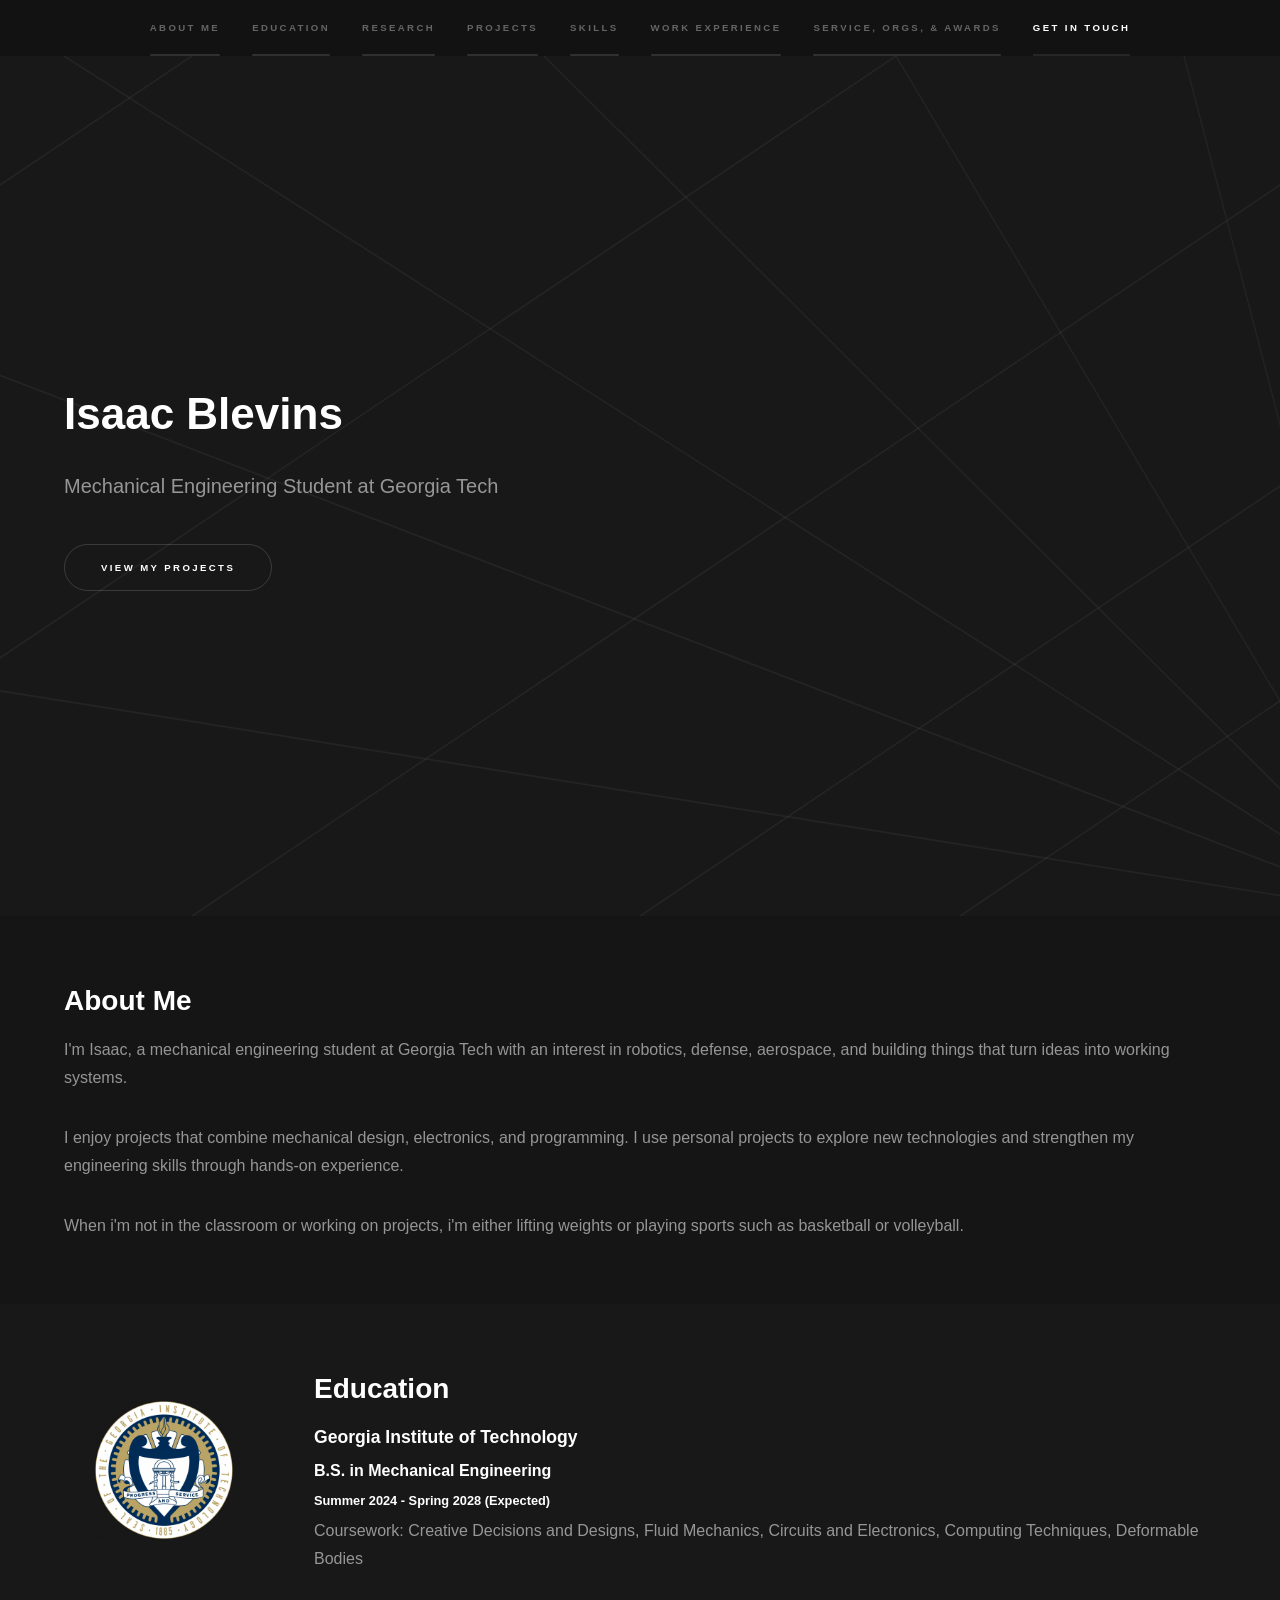
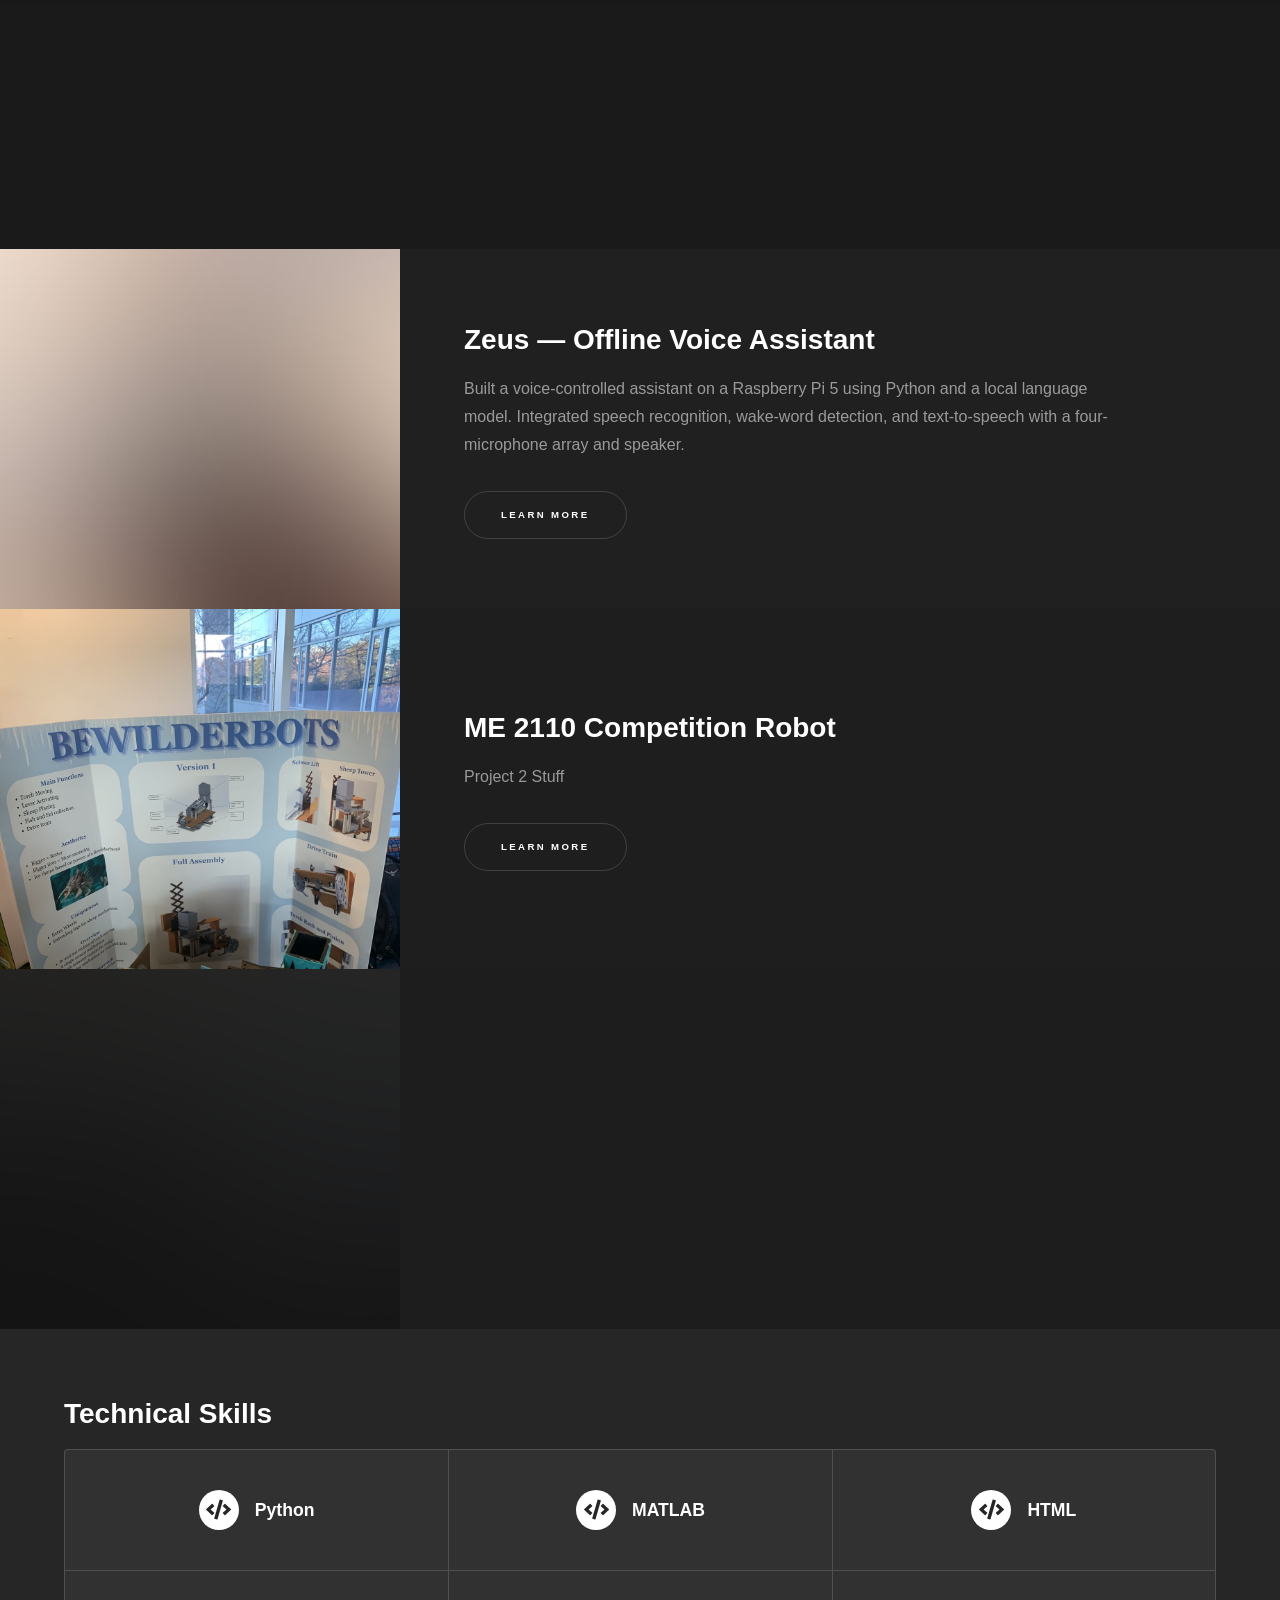
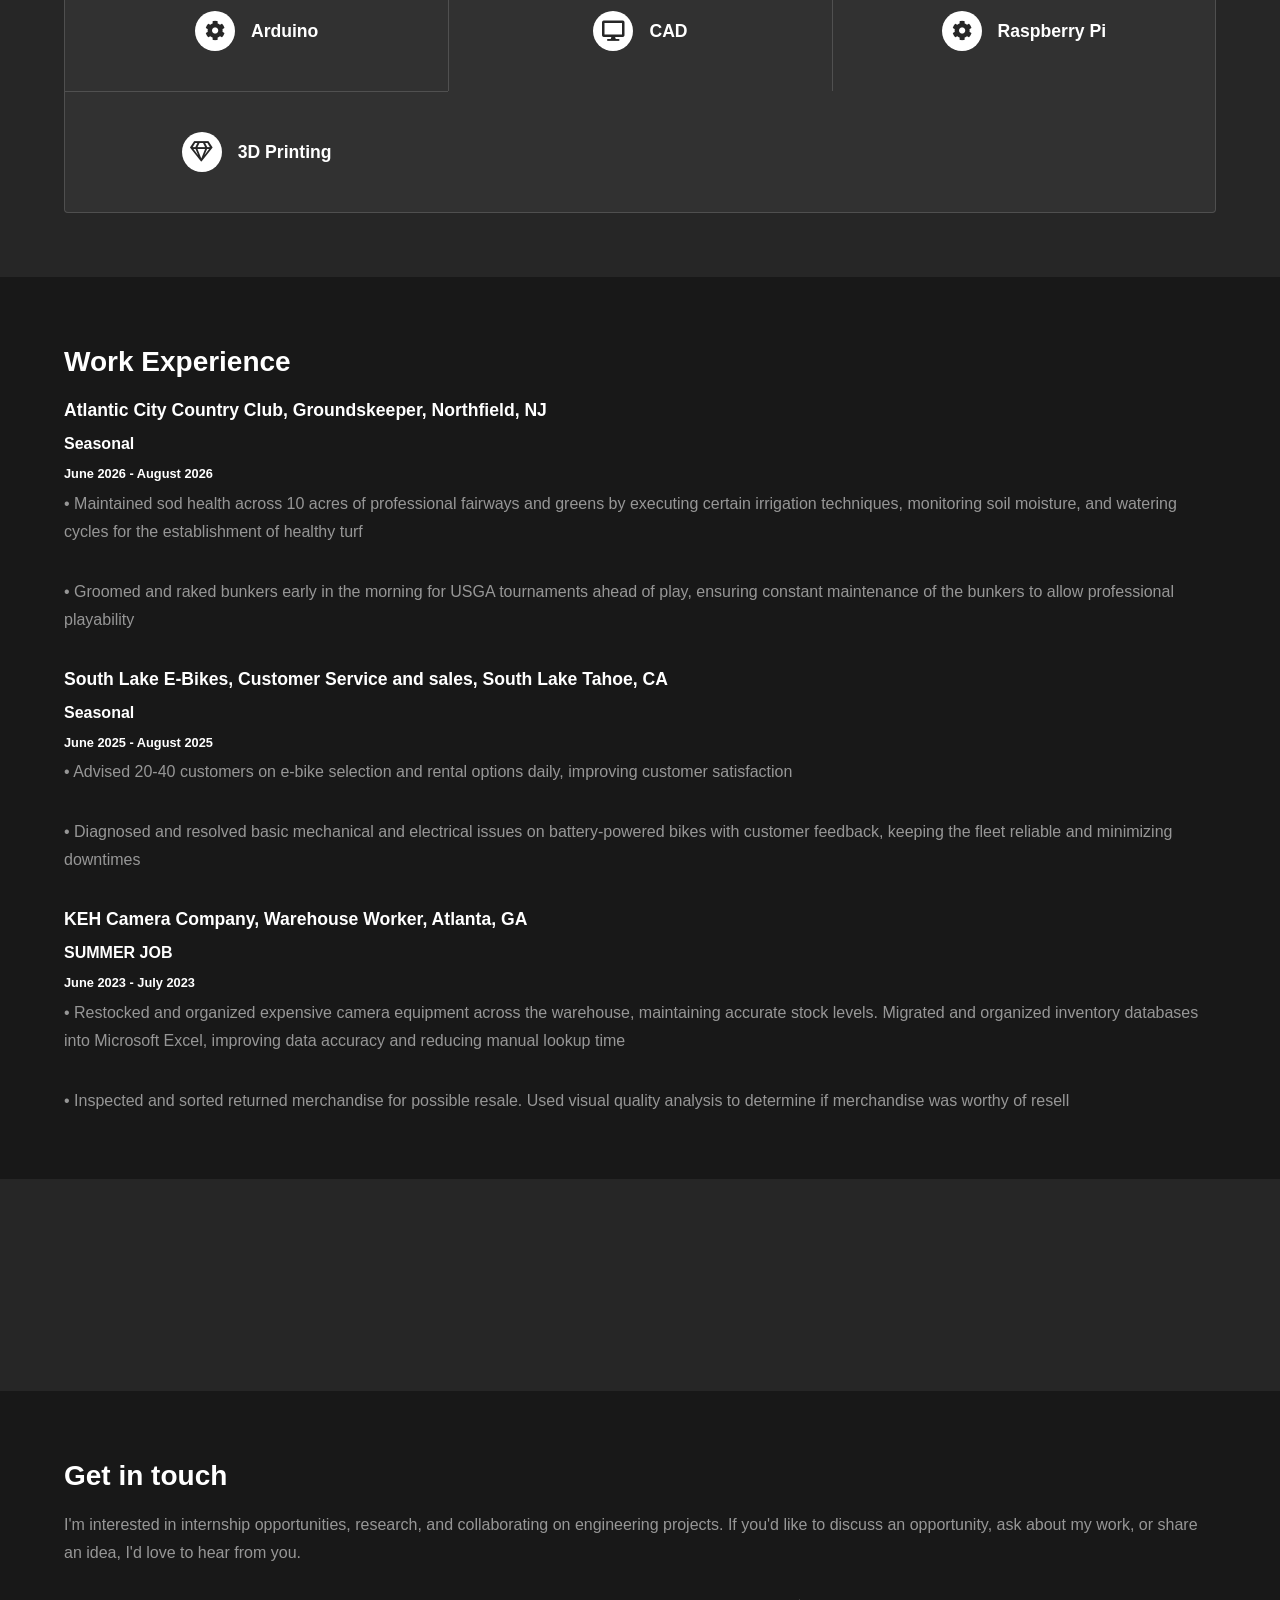
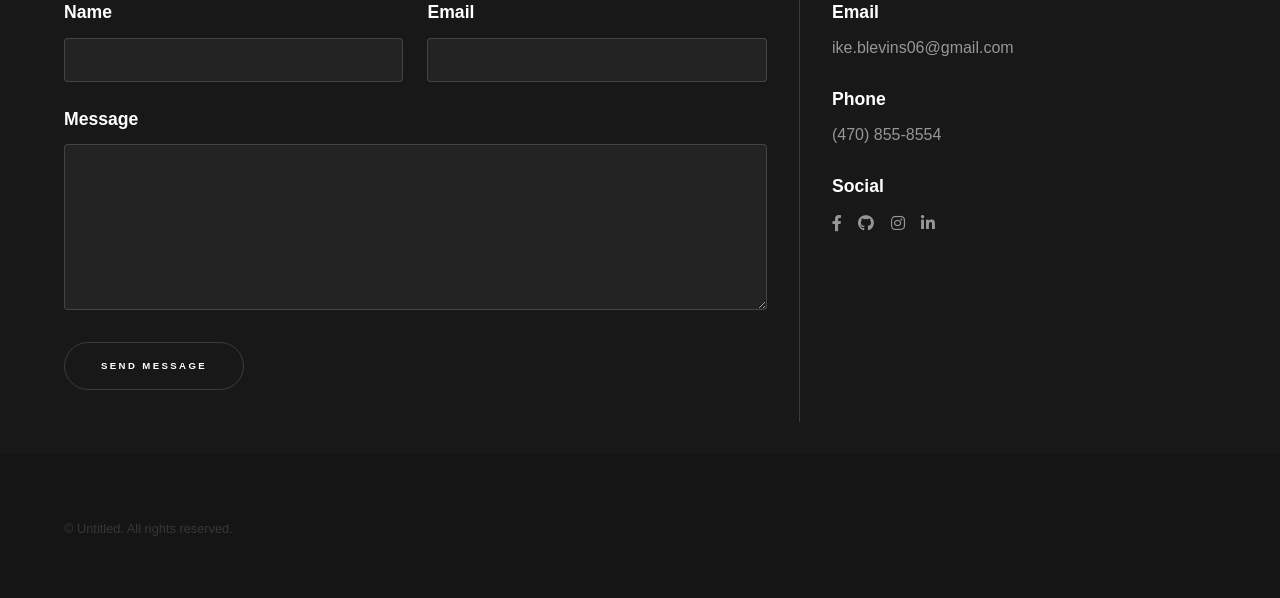
==== index.html @ fb7db85d "research 9248482" ====
<!DOCTYPE HTML>
<!--
	Hyperspace by HTML5 UP
	html5up.net | @ajlkn
	Free for personal and commercial use under the CCA 3.0 license (html5up.net/license)
-->
<html>
	<head>
		<title>Isaac Blevins</title>
		<link rel="icon" type="image/png" href="images/edscxh5g.png" />
		<meta charset="utf-8" />
		<meta name="viewport" content="width=device-width, initial-scale=1, user-scalable=no" />
		<link rel="stylesheet" href="assets/css/main.css" />
		<noscript><link rel="stylesheet" href="assets/css/noscript.css" /></noscript>
	</head>
	<body class="is-preload">

		<!-- Sidebar -->
			<section id="sidebar">
				<div class="inner">
					<nav>
						<ul>
							<li><a href="#about">About Me</a></li>
							<li><a href="#education">Education</a></li>
							<li><a href="#research">Research</a></li>
							<li><a href="#one">Projects</a></li>
							<li><a href="#two">Skills</a></li>
							<li><a href="#work">Work Experience</a></li>
							<li><a href="#awards">Service, Orgs, & Awards</a></li>
							<li><a href="#three">Get in touch</a></li>
						</ul>
					</nav>
				</div>
			</section>

		<!-- Wrapper -->
			<div id="wrapper">

				<!-- Intro -->
					<section id="intro" class="wrapper style1 fullscreen fade-up">
						<div class="inner">
							<h1>Isaac Blevins</h1>
							<p>
							Mechanical Engineering Student at Georgia Tech
							</p>
							<ul class="actions">
								<li><a href="#one" class="button scrolly">View My Projects</a></li>
							</ul>
						</div>
					</section>
					<!-- About Me -->
					<section id="about" class="wrapper style1-alt fade-up">
						<div class="inner">
							<h2>About Me</h2>
							<p>
								I'm Isaac, a mechanical engineering student at Georgia Tech
								with an interest in robotics, defense, aerospace, and building things
								that turn ideas into working systems.
							</p>
							<p>
								I enjoy projects that combine mechanical design, electronics,
								and programming. I use personal projects to
								explore new technologies and strengthen my engineering skills
								through hands-on experience.
							</p>
							<p>
								When i'm not in the classroom or working on projects, i'm either 
								lifting weights or playing sports such as basketball or volleyball.
							</p>
						</div>
					</section>
<!-- Education -->
<section id="education" class="wrapper style1 fade-up">
    <div class="inner">
        <div class="education-layout">
            <img
                src="images/edscxh5g.png"
                alt="Georgia Tech logo"
                class="education-logo"
            />

            <div>
                <h2>Education</h2>
                <h3>Georgia Institute of Technology</h3>
                <h4>B.S. in Mechanical Engineering</h4>
                <h5>Summer 2024 - Spring 2028 (Expected)</h5>
                <p>
                    Coursework: Creative Decisions and Designs,
                    Fluid Mechanics, Circuits and Electronics,
                    Computing Techniques, Deformable Bodies
				</p>
            </div>
        </div>
    </div>
</section>

					<!-- Research -->
					<section id="research" class="wrapper style2 fade-up">
						<div class="inner">
							<h2>Research</h2>
							<p>Vertical Interated Projects - SonarNAv Robotics</p>
							<h4>Starting Spring 2027</h4>
						</div>
					</section>
				<!-- One -->
					<section id="one" class="wrapper style2 spotlights">
						<section>
							<a href="#" class="image"><img src="images/pic01.jpg" alt="" data-position="center center" /></a>
							<div class="content">
								<div class="inner">
									<h2>Zeus — Offline Voice Assistant</h2>
									<p>
									Built a voice-controlled assistant on a Raspberry Pi 5
									using Python and a local language model. Integrated
									speech recognition, wake-word detection, and text-to-speech
									with a four-microphone array and speaker.
									</p>
									<ul class="actions">
										<li><a href="project_1.html" class="button">Learn more</a></li>
									</ul>
								</div>
							</div>
						</section>
						<section>
							<a href="#" class="image"><img src="images/1776796062975.jpeg" alt="" data-position="top center" /></a>
							<div class="content">
								<div class="inner">
									<h2>ME 2110 Competition Robot</h2>
									<p>
									Project 2 Stuff
									</p>
									<ul class="actions">
										<li><a href="project_2.html" class="button">Learn more</a></li>
									</ul>
								</div>
							</div>
						</section>
						<section>
							<a href="#" class="image"><img src="images/pic03.jpg" alt="" data-position="25% 25%" /></a>
							<div class="content">
								<div class="inner">
									<h2>Ardiuno Sonar Rover - IN PROGRESS</h2>
									<p>
									Project 3 Stuff
									</p>
									<ul class="actions">
										<li><a href="project_3.html" class="button">Learn more</a></li>
									</ul>
								</div>
							</div>
						</section>
					</section>

				<!-- Two -->
					<section id="two" class="wrapper style3 fade-up">
						<div class="inner">
							<h2>Technical Skills</h2>
							<div class="features">
								<section>
									<span class="icon solid major fa-code"></span>
									<h3>Python</h3>
									<p>Phasellus convallis elit id ullam corper amet et pulvinar. Duis aliquam turpis mauris, sed ultricies erat dapibus.</p>
								</section>
					<!--			<section>
									<span class="icon solid major fa-lock"></span>
									<h3>Aliquam sed nullam</h3>
									<p>Phasellus convallis elit id ullam corper amet et pulvinar. Duis aliquam turpis mauris, sed ultricies erat dapibus.</p>
								</section>  -->
								<section>
									<span class="icon solid major fa-code"></span>
									<h3>MATLAB</h3>
								</section>
								<section>
									<span class="icon solid major fa-code"></span>
									<h3>HTML</h3>
								</section>
								<section>
									<span class="icon solid major fa-cog"></span>
									<h3>Arduino</h3>
								</section>
								<section>
									<span class="icon solid major fa-desktop"></span>
									<h3>CAD</h3>
								</section>
								<section>
									<span class="icon solid major fa-cog"></span>
									<h3>Raspberry Pi</h3>
								</section>
						<!--		<section>
									<span class="icon solid major fa-link"></span>
									<h3>Urna quis bibendum</h3>
								</section>  -->
								<section>
									<span class="icon major fa-gem"></span>
									<h3>3D Printing</h3>
								</section>
							</div>
						</div>
					</section>
						<!-- Work Experience -->
						<section id="work" class="wrapper style1 fade-up">
							<div class="inner">
								<h2>Work Experience</h2>
								<h3>Atlantic City Country Club, Groundskeeper, Northfield, NJ</h3>
								<h4>Seasonal</h4>
								<h5>June 2026 - August 2026</h5>
								<p>• Maintained sod health across 10 acres of professional fairways and greens by executing certain irrigation techniques, monitoring soil moisture, and watering cycles for the establishment of healthy turf</p>
								<p>• Groomed and raked bunkers early in the morning for USGA tournaments ahead of play, ensuring constant maintenance of the bunkers to allow professional playability</p>
								<h3>South Lake E-Bikes, Customer Service and sales, South Lake Tahoe, CA</h3>
								<h4>Seasonal</h4>
								<h5>June 2025 - August 2025</h5>
								<p>• Advised 20-40 customers on e-bike selection and rental options daily, improving customer satisfaction</p>
								<p>• Diagnosed and resolved basic mechanical and electrical issues on battery-powered bikes with customer feedback, keeping the fleet reliable and minimizing downtimes</p>
								<h3>KEH Camera Company, Warehouse Worker, Atlanta, GA</h3>
								<h4>SUMMER JOB</h4>
								<h5>June 2023 - July 2023</h5>
								<p>• Restocked and organized expensive camera equipment across the warehouse, maintaining accurate stock levels. Migrated and organized inventory databases into Microsoft Excel, improving data accuracy and reducing manual lookup time</p>
								<p>• Inspected and sorted returned merchandise for possible resale. Used visual quality analysis to determine if merchandise was worthy of resell</p>
							</div>
						</section>

						<!-- Awards -->
						<section id="awards" class="wrapper style3 fade-up">
							<div class="inner">
								<h2>Service, Organizations, and Awards</h2>
								<p>Boys Scouts of America Eagle Scout</p>
							</div>
						</section>
				<!-- Three -->
					<section id="three" class="wrapper style1 fade-up">
						<div class="inner">
							<h2>Get in touch</h2>
							<p>I'm interested in internship opportunities, research, and collaborating on engineering projects. If you'd like to discuss an opportunity, ask about my work, or share an idea, I'd love to hear from you.</p>
							<div class="split style1">
								<section>
									<form method="post" action="https://formspree.io/f/mqppvzro">
										<div class="fields">
											<div class="field half">
												<label for="name">Name</label>
												<input type="text" name="name" id="name" required />
											</div>

											<div class="field half">
												<label for="email">Email</label>
												<input type="email" name="email" id="email" required />
											</div>

											<div class="field">
												<label for="message">Message</label>
												<textarea name="message" id="message" rows="5" required></textarea>
											</div>
										</div>

										<ul class="actions">
											<li><button type="submit" class="button">Send Message</button></li>
										</ul>
									</form>
								</section>
								<section>
									<ul class="contact">
										<li>
											<h3>Email</h3>
											<span>ike.blevins06@gmail.com</span>
										</li>
										<li>
											<h3>Phone</h3>
											<span>(470) 855-8554</span>
										</li>
										<li>
											<h3>Social</h3>
											<ul class="icons">
												<li><a href="https://www.facebook.com/isaac.blevins.2025" target="_blank" class="icon brands fa-facebook-f"><span class="label">Facebook</span></a></li>
												<li><a href="https://github.com/ike-blevins06" target="_blank" class="icon brands fa-github"><span class="label">GitHub</span></a></li>
												<li><a href="https://www.instagram.com/eyesac0608/" target="_blank" class="icon brands fa-instagram"><span class="label">Instagram</span></a></li>
												<li><a href="https://www.linkedin.com/in/isaac-blevins" target="_blank" class="icon brands fa-linkedin-in"><span class="label">LinkedIn</span></a></li>
											</ul>
										</li>
									</ul>
								</section>
							</div>
						</div>
					</section>

			</div>

		<!-- Footer -->
			<footer id="footer" class="wrapper style1-alt">
				<div class="inner">
					<ul class="menu">
						<li>&copy; Untitled. All rights reserved.</li>
					</ul>
				</div>
			</footer>

		<!-- Scripts -->
			<script src="assets/js/jquery.min.js"></script>
			<script src="assets/js/jquery.scrollex.min.js"></script>
			<script src="assets/js/jquery.scrolly.min.js"></script>
			<script src="assets/js/browser.min.js"></script>
			<script src="assets/js/breakpoints.min.js"></script>
			<script src="assets/js/util.js"></script>
			<script src="assets/js/main.js"></script>

	</body>
</html>
---- assets/css/main.css ----
@import url(fontawesome-all.min.css);

/*
	Hyperspace by HTML5 UP
	html5up.net | @ajlkn
	Free for personal and commercial use under the CCA 3.0 license (html5up.net/license)
*/

html, body, div, span, applet, object,
iframe, h1, h2, h3, h4, h5, h6, p, blockquote,
pre, a, abbr, acronym, address, big, cite,
code, del, dfn, em, img, ins, kbd, q, s, samp,
small, strike, strong, sub, sup, tt, var, b,
u, i, center, dl, dt, dd, ol, ul, li, fieldset,
form, label, legend, table, caption, tbody,
tfoot, thead, tr, th, td, article, aside,
canvas, details, embed, figure, figcaption,
footer, header, hgroup, menu, nav, output, ruby,
section, summary, time, mark, audio, video {
	margin: 0;
	padding: 0;
	border: 0;
	font-size: 100%;
	font: inherit;
	vertical-align: baseline;}

article, aside, details, figcaption, figure,
footer, header, hgroup, menu, nav, section {
	display: block;}

body {
	line-height: 1;
}

ol, ul {
	list-style: none;
}

blockquote, q {
	quotes: none;
}

	blockquote:before, blockquote:after, q:before, q:after {
		content: '';
		content: none;
	}

table {
	border-collapse: collapse;
	border-spacing: 0;
}

body {
	-webkit-text-size-adjust: none;
}

mark {
	background-color: transparent;
	color: inherit;
}

input::-moz-focus-inner {
	border: 0;
	padding: 0;
}

input, select, textarea {
	-moz-appearance: none;
	-webkit-appearance: none;
	-ms-appearance: none;
	appearance: none;
}

/* Basic */

	@-ms-viewport {
		width: device-width;
	}

	body {
		-ms-overflow-style: scrollbar;
	}

	@media screen and (max-width: 480px) {

		html, body {
			min-width: 320px;
		}

	}

	html {
		box-sizing: border-box;
	}

	*, *:before, *:after {
		box-sizing: inherit;
	}

	body {
		background: #121212;
	}

		body.is-preload *, body.is-preload *:before, body.is-preload *:after {
			-moz-animation: none !important;
			-webkit-animation: none !important;
			-ms-animation: none !important;
			animation: none !important;
			-moz-transition: none !important;
			-webkit-transition: none !important;
			-ms-transition: none !important;
			transition: none !important;
		}

/* Type */

	body, input, select, textarea {
		color: rgba(255, 255, 255, 0.55);
		font-family: Arial, Helvetica, sans-serif;
		font-size: 16.5pt;
		font-weight: normal;
		line-height: 1.75;
	}

		@media screen and (max-width: 1680px) {

			body, input, select, textarea {
				font-size: 13pt;
			}

		}

		@media screen and (max-width: 1280px) {

			body, input, select, textarea {
				font-size: 12pt;
			}

		}

		@media screen and (max-width: 360px) {

			body, input, select, textarea {
				font-size: 11pt;
			}

		}

	a {
		-moz-transition: color 0.2s ease, border-bottom-color 0.2s ease;
		-webkit-transition: color 0.2s ease, border-bottom-color 0.2s ease;
		-ms-transition: color 0.2s ease, border-bottom-color 0.2s ease;
		transition: color 0.2s ease, border-bottom-color 0.2s ease;
		border-bottom: dotted 1px rgba(255, 255, 255, 0.35);
		color: inherit;
		text-decoration: none;
	}

		a:hover {
			border-bottom-color: transparent;
			color: #ffffff;
		}

	strong, b {
		color: #ffffff;
		font-weight: bold;
	}

	em, i {
		font-style: italic;
	}

	p {
		margin: 0 0 2em 0;
	}

	h1, h2, h3, h4, h5, h6 {
		color: #ffffff;
		font-weight: bold;
		line-height: 1.5;
		margin: 0 0 0.5em 0;
	}

		h1 a, h2 a, h3 a, h4 a, h5 a, h6 a {
			color: inherit;
			text-decoration: none;
		}

	h1 {
		font-size: 2.75em;
	}

		h1.major {
			margin: 0 0 1.3em 0;
			position: relative;
			padding-bottom: 0.35em;
		}

			h1.major:after {
				background-image: -moz-linear-gradient(to right, #181818, #262626);
				background-image: -webkit-linear-gradient(to right, #181818, #262626);
				background-image: -ms-linear-gradient(to right, #181818, #262626);
				background-image: linear-gradient(to right, #181818, #262626);
				-moz-transition: max-width 0.2s ease;
				-webkit-transition: max-width 0.2s ease;
				-ms-transition: max-width 0.2s ease;
				transition: max-width 0.2s ease;
				border-radius: 0.2em;
				bottom: 0;
				content: '';
				height: 0.05em;
				position: absolute;
				right: 0;
				width: 100%;
			}

	h2 {
		font-size: 1.75em;
	}

	h3 {
		font-size: 1.1em;
	}

	h4 {
		font-size: 1em;
	}

	h5 {
		font-size: 0.8em;
	}

	h6 {
		font-size: 0.6em;
	}

	@media screen and (max-width: 736px) {

		h1 {
			font-size: 2em;
		}

		h2 {
			font-size: 1.25em;
		}

		h3 {
			font-size: 1em;
		}

		h4 {
			font-size: 0.8em;
		}

		h5 {
			font-size: 0.6em;
		}

		h6 {
			font-size: 0.6em;
		}

	}

	sub {
		font-size: 0.8em;
		position: relative;
		top: 0.5em;
	}

	sup {
		font-size: 0.8em;
		position: relative;
		top: -0.5em;
	}

	blockquote {
		border-left: solid 4px rgba(255, 255, 255, 0.15);
		font-style: italic;
		margin: 0 0 2em 0;
		padding: 0.5em 0 0.5em 2em;
	}

	code {
		background: rgba(255, 255, 255, 0.05);
		border-radius: 0.25em;
		border: solid 1px rgba(255, 255, 255, 0.15);
		font-family: "Courier New", monospace;
		font-size: 0.9em;
		margin: 0 0.25em;
		padding: 0.25em 0.65em;
	}

	pre {
		-webkit-overflow-scrolling: touch;
		font-family: "Courier New", monospace;
		font-size: 0.9em;
		margin: 0 0 2em 0;
	}

		pre code {
			display: block;
			line-height: 1.75em;
			padding: 1em 1.5em;
			overflow-x: auto;
		}

	hr {
		border: 0;
		border-bottom: solid 1px rgba(255, 255, 255, 0.15);
		margin: 2em 0;
	}

		hr.major {
			margin: 3em 0;
		}

	.align-left {
		text-align: left;
	}

	.align-center {
		text-align: center;
	}

	.align-right {
		text-align: right;
	}

/* Row */

	.row {
		display: flex;
		flex-wrap: wrap;
		box-sizing: border-box;
		align-items: stretch;
	}

		.row > * {
			box-sizing: border-box;
		}

		.row.gtr-uniform > * > :last-child {
			margin-bottom: 0;
		}

		.row.aln-left {
			justify-content: flex-start;
		}

		.row.aln-center {
			justify-content: center;
		}

		.row.aln-right {
			justify-content: flex-end;
		}

		.row.aln-top {
			align-items: flex-start;
		}

		.row.aln-middle {
			align-items: center;
		}

		.row.aln-bottom {
			align-items: flex-end;
		}

		.row > .imp {
			order: -1;
		}

		.row > .col-1 {
			width: 8.33333%;
		}

		.row > .off-1 {
			margin-left: 8.33333%;
		}

		.row > .col-2 {
			width: 16.66667%;
		}

		.row > .off-2 {
			margin-left: 16.66667%;
		}

		.row > .col-3 {
			width: 25%;
		}

		.row > .off-3 {
			margin-left: 25%;
		}

		.row > .col-4 {
			width: 33.33333%;
		}

		.row > .off-4 {
			margin-left: 33.33333%;
		}

		.row > .col-5 {
			width: 41.66667%;
		}

		.row > .off-5 {
			margin-left: 41.66667%;
		}

		.row > .col-6 {
			width: 50%;
		}

		.row > .off-6 {
			margin-left: 50%;
		}

		.row > .col-7 {
			width: 58.33333%;
		}

		.row > .off-7 {
			margin-left: 58.33333%;
		}

		.row > .col-8 {
			width: 66.66667%;
		}

		.row > .off-8 {
			margin-left: 66.66667%;
		}

		.row > .col-9 {
			width: 75%;
		}

		.row > .off-9 {
			margin-left: 75%;
		}

		.row > .col-10 {
			width: 83.33333%;
		}

		.row > .off-10 {
			margin-left: 83.33333%;
		}

		.row > .col-11 {
			width: 91.66667%;
		}

		.row > .off-11 {
			margin-left: 91.66667%;
		}

		.row > .col-12 {
			width: 100%;
		}

		.row > .off-12 {
			margin-left: 100%;
		}

		.row.gtr-0 {
			margin-top: 0;
			margin-left: 0em;
		}

			.row.gtr-0 > * {
				padding: 0 0 0 0em;
			}

			.row.gtr-0.gtr-uniform {
				margin-top: 0em;
			}

				.row.gtr-0.gtr-uniform > * {
					padding-top: 0em;
				}

		.row.gtr-25 {
			margin-top: 0;
			margin-left: -0.375em;
		}

			.row.gtr-25 > * {
				padding: 0 0 0 0.375em;
			}

			.row.gtr-25.gtr-uniform {
				margin-top: -0.375em;
			}

				.row.gtr-25.gtr-uniform > * {
					padding-top: 0.375em;
				}

		.row.gtr-50 {
			margin-top: 0;
			margin-left: -0.75em;
		}

			.row.gtr-50 > * {
				padding: 0 0 0 0.75em;
			}

			.row.gtr-50.gtr-uniform {
				margin-top: -0.75em;
			}

				.row.gtr-50.gtr-uniform > * {
					padding-top: 0.75em;
				}

		.row {
			margin-top: 0;
			margin-left: -1.5em;
		}

			.row > * {
				padding: 0 0 0 1.5em;
			}

			.row.gtr-uniform {
				margin-top: -1.5em;
			}

				.row.gtr-uniform > * {
					padding-top: 1.5em;
				}

		.row.gtr-150 {
			margin-top: 0;
			margin-left: -2.25em;
		}

			.row.gtr-150 > * {
				padding: 0 0 0 2.25em;
			}

			.row.gtr-150.gtr-uniform {
				margin-top: -2.25em;
			}

				.row.gtr-150.gtr-uniform > * {
					padding-top: 2.25em;
				}

		.row.gtr-200 {
			margin-top: 0;
			margin-left: -3em;
		}

			.row.gtr-200 > * {
				padding: 0 0 0 3em;
			}

			.row.gtr-200.gtr-uniform {
				margin-top: -3em;
			}

				.row.gtr-200.gtr-uniform > * {
					padding-top: 3em;
				}

		@media screen and (max-width: 1680px) {

			.row {
				display: flex;
				flex-wrap: wrap;
				box-sizing: border-box;
				align-items: stretch;
			}

				.row > * {
					box-sizing: border-box;
				}

				.row.gtr-uniform > * > :last-child {
					margin-bottom: 0;
				}

				.row.aln-left {
					justify-content: flex-start;
				}

				.row.aln-center {
					justify-content: center;
				}

				.row.aln-right {
					justify-content: flex-end;
				}

				.row.aln-top {
					align-items: flex-start;
				}

				.row.aln-middle {
					align-items: center;
				}

				.row.aln-bottom {
					align-items: flex-end;
				}

				.row > .imp-xlarge {
					order: -1;
				}

				.row > .col-1-xlarge {
					width: 8.33333%;
				}

				.row > .off-1-xlarge {
					margin-left: 8.33333%;
				}

				.row > .col-2-xlarge {
					width: 16.66667%;
				}

				.row > .off-2-xlarge {
					margin-left: 16.66667%;
				}

				.row > .col-3-xlarge {
					width: 25%;
				}

				.row > .off-3-xlarge {
					margin-left: 25%;
				}

				.row > .col-4-xlarge {
					width: 33.33333%;
				}

				.row > .off-4-xlarge {
					margin-left: 33.33333%;
				}

				.row > .col-5-xlarge {
					width: 41.66667%;
				}

				.row > .off-5-xlarge {
					margin-left: 41.66667%;
				}

				.row > .col-6-xlarge {
					width: 50%;
				}

				.row > .off-6-xlarge {
					margin-left: 50%;
				}

				.row > .col-7-xlarge {
					width: 58.33333%;
				}

				.row > .off-7-xlarge {
					margin-left: 58.33333%;
				}

				.row > .col-8-xlarge {
					width: 66.66667%;
				}

				.row > .off-8-xlarge {
					margin-left: 66.66667%;
				}

				.row > .col-9-xlarge {
					width: 75%;
				}

				.row > .off-9-xlarge {
					margin-left: 75%;
				}

				.row > .col-10-xlarge {
					width: 83.33333%;
				}

				.row > .off-10-xlarge {
					margin-left: 83.33333%;
				}

				.row > .col-11-xlarge {
					width: 91.66667%;
				}

				.row > .off-11-xlarge {
					margin-left: 91.66667%;
				}

				.row > .col-12-xlarge {
					width: 100%;
				}

				.row > .off-12-xlarge {
					margin-left: 100%;
				}

				.row.gtr-0 {
					margin-top: 0;
					margin-left: 0em;
				}

					.row.gtr-0 > * {
						padding: 0 0 0 0em;
					}

					.row.gtr-0.gtr-uniform {
						margin-top: 0em;
					}

						.row.gtr-0.gtr-uniform > * {
							padding-top: 0em;
						}

				.row.gtr-25 {
					margin-top: 0;
					margin-left: -0.375em;
				}

					.row.gtr-25 > * {
						padding: 0 0 0 0.375em;
					}

					.row.gtr-25.gtr-uniform {
						margin-top: -0.375em;
					}

						.row.gtr-25.gtr-uniform > * {
							padding-top: 0.375em;
						}

				.row.gtr-50 {
					margin-top: 0;
					margin-left: -0.75em;
				}

					.row.gtr-50 > * {
						padding: 0 0 0 0.75em;
					}

					.row.gtr-50.gtr-uniform {
						margin-top: -0.75em;
					}

						.row.gtr-50.gtr-uniform > * {
							padding-top: 0.75em;
						}

				.row {
					margin-top: 0;
					margin-left: -1.5em;
				}

					.row > * {
						padding: 0 0 0 1.5em;
					}

					.row.gtr-uniform {
						margin-top: -1.5em;
					}

						.row.gtr-uniform > * {
							padding-top: 1.5em;
						}

				.row.gtr-150 {
					margin-top: 0;
					margin-left: -2.25em;
				}

					.row.gtr-150 > * {
						padding: 0 0 0 2.25em;
					}

					.row.gtr-150.gtr-uniform {
						margin-top: -2.25em;
					}

						.row.gtr-150.gtr-uniform > * {
							padding-top: 2.25em;
						}

				.row.gtr-200 {
					margin-top: 0;
					margin-left: -3em;
				}

					.row.gtr-200 > * {
						padding: 0 0 0 3em;
					}

					.row.gtr-200.gtr-uniform {
						margin-top: -3em;
					}

						.row.gtr-200.gtr-uniform > * {
							padding-top: 3em;
						}

		}

		@media screen and (max-width: 1280px) {

			.row {
				display: flex;
				flex-wrap: wrap;
				box-sizing: border-box;
				align-items: stretch;
			}

				.row > * {
					box-sizing: border-box;
				}

				.row.gtr-uniform > * > :last-child {
					margin-bottom: 0;
				}

				.row.aln-left {
					justify-content: flex-start;
				}

				.row.aln-center {
					justify-content: center;
				}

				.row.aln-right {
					justify-content: flex-end;
				}

				.row.aln-top {
					align-items: flex-start;
				}

				.row.aln-middle {
					align-items: center;
				}

				.row.aln-bottom {
					align-items: flex-end;
				}

				.row > .imp-large {
					order: -1;
				}

				.row > .col-1-large {
					width: 8.33333%;
				}

				.row > .off-1-large {
					margin-left: 8.33333%;
				}

				.row > .col-2-large {
					width: 16.66667%;
				}

				.row > .off-2-large {
					margin-left: 16.66667%;
				}

				.row > .col-3-large {
					width: 25%;
				}

				.row > .off-3-large {
					margin-left: 25%;
				}

				.row > .col-4-large {
					width: 33.33333%;
				}

				.row > .off-4-large {
					margin-left: 33.33333%;
				}

				.row > .col-5-large {
					width: 41.66667%;
				}

				.row > .off-5-large {
					margin-left: 41.66667%;
				}

				.row > .col-6-large {
					width: 50%;
				}

				.row > .off-6-large {
					margin-left: 50%;
				}

				.row > .col-7-large {
					width: 58.33333%;
				}

				.row > .off-7-large {
					margin-left: 58.33333%;
				}

				.row > .col-8-large {
					width: 66.66667%;
				}

				.row > .off-8-large {
					margin-left: 66.66667%;
				}

				.row > .col-9-large {
					width: 75%;
				}

				.row > .off-9-large {
					margin-left: 75%;
				}

				.row > .col-10-large {
					width: 83.33333%;
				}

				.row > .off-10-large {
					margin-left: 83.33333%;
				}

				.row > .col-11-large {
					width: 91.66667%;
				}

				.row > .off-11-large {
					margin-left: 91.66667%;
				}

				.row > .col-12-large {
					width: 100%;
				}

				.row > .off-12-large {
					margin-left: 100%;
				}

				.row.gtr-0 {
					margin-top: 0;
					margin-left: 0em;
				}

					.row.gtr-0 > * {
						padding: 0 0 0 0em;
					}

					.row.gtr-0.gtr-uniform {
						margin-top: 0em;
					}

						.row.gtr-0.gtr-uniform > * {
							padding-top: 0em;
						}

				.row.gtr-25 {
					margin-top: 0;
					margin-left: -0.375em;
				}

					.row.gtr-25 > * {
						padding: 0 0 0 0.375em;
					}

					.row.gtr-25.gtr-uniform {
						margin-top: -0.375em;
					}

						.row.gtr-25.gtr-uniform > * {
							padding-top: 0.375em;
						}

				.row.gtr-50 {
					margin-top: 0;
					margin-left: -0.75em;
				}

					.row.gtr-50 > * {
						padding: 0 0 0 0.75em;
					}

					.row.gtr-50.gtr-uniform {
						margin-top: -0.75em;
					}

						.row.gtr-50.gtr-uniform > * {
							padding-top: 0.75em;
						}

				.row {
					margin-top: 0;
					margin-left: -1.5em;
				}

					.row > * {
						padding: 0 0 0 1.5em;
					}

					.row.gtr-uniform {
						margin-top: -1.5em;
					}

						.row.gtr-uniform > * {
							padding-top: 1.5em;
						}

				.row.gtr-150 {
					margin-top: 0;
					margin-left: -2.25em;
				}

					.row.gtr-150 > * {
						padding: 0 0 0 2.25em;
					}

					.row.gtr-150.gtr-uniform {
						margin-top: -2.25em;
					}

						.row.gtr-150.gtr-uniform > * {
							padding-top: 2.25em;
						}

				.row.gtr-200 {
					margin-top: 0;
					margin-left: -3em;
				}

					.row.gtr-200 > * {
						padding: 0 0 0 3em;
					}

					.row.gtr-200.gtr-uniform {
						margin-top: -3em;
					}

						.row.gtr-200.gtr-uniform > * {
							padding-top: 3em;
						}

		}

		@media screen and (max-width: 980px) {

			.row {
				display: flex;
				flex-wrap: wrap;
				box-sizing: border-box;
				align-items: stretch;
			}

				.row > * {
					box-sizing: border-box;
				}

				.row.gtr-uniform > * > :last-child {
					margin-bottom: 0;
				}

				.row.aln-left {
					justify-content: flex-start;
				}

				.row.aln-center {
					justify-content: center;
				}

				.row.aln-right {
					justify-content: flex-end;
				}

				.row.aln-top {
					align-items: flex-start;
				}

				.row.aln-middle {
					align-items: center;
				}

				.row.aln-bottom {
					align-items: flex-end;
				}

				.row > .imp-medium {
					order: -1;
				}

				.row > .col-1-medium {
					width: 8.33333%;
				}

				.row > .off-1-medium {
					margin-left: 8.33333%;
				}

				.row > .col-2-medium {
					width: 16.66667%;
				}

				.row > .off-2-medium {
					margin-left: 16.66667%;
				}

				.row > .col-3-medium {
					width: 25%;
				}

				.row > .off-3-medium {
					margin-left: 25%;
				}

				.row > .col-4-medium {
					width: 33.33333%;
				}

				.row > .off-4-medium {
					margin-left: 33.33333%;
				}

				.row > .col-5-medium {
					width: 41.66667%;
				}

				.row > .off-5-medium {
					margin-left: 41.66667%;
				}

				.row > .col-6-medium {
					width: 50%;
				}

				.row > .off-6-medium {
					margin-left: 50%;
				}

				.row > .col-7-medium {
					width: 58.33333%;
				}

				.row > .off-7-medium {
					margin-left: 58.33333%;
				}

				.row > .col-8-medium {
					width: 66.66667%;
				}

				.row > .off-8-medium {
					margin-left: 66.66667%;
				}

				.row > .col-9-medium {
					width: 75%;
				}

				.row > .off-9-medium {
					margin-left: 75%;
				}

				.row > .col-10-medium {
					width: 83.33333%;
				}

				.row > .off-10-medium {
					margin-left: 83.33333%;
				}

				.row > .col-11-medium {
					width: 91.66667%;
				}

				.row > .off-11-medium {
					margin-left: 91.66667%;
				}

				.row > .col-12-medium {
					width: 100%;
				}

				.row > .off-12-medium {
					margin-left: 100%;
				}

				.row.gtr-0 {
					margin-top: 0;
					margin-left: 0em;
				}

					.row.gtr-0 > * {
						padding: 0 0 0 0em;
					}

					.row.gtr-0.gtr-uniform {
						margin-top: 0em;
					}

						.row.gtr-0.gtr-uniform > * {
							padding-top: 0em;
						}

				.row.gtr-25 {
					margin-top: 0;
					margin-left: -0.375em;
				}

					.row.gtr-25 > * {
						padding: 0 0 0 0.375em;
					}

					.row.gtr-25.gtr-uniform {
						margin-top: -0.375em;
					}

						.row.gtr-25.gtr-uniform > * {
							padding-top: 0.375em;
						}

				.row.gtr-50 {
					margin-top: 0;
					margin-left: -0.75em;
				}

					.row.gtr-50 > * {
						padding: 0 0 0 0.75em;
					}

					.row.gtr-50.gtr-uniform {
						margin-top: -0.75em;
					}

						.row.gtr-50.gtr-uniform > * {
							padding-top: 0.75em;
						}

				.row {
					margin-top: 0;
					margin-left: -1.5em;
				}

					.row > * {
						padding: 0 0 0 1.5em;
					}

					.row.gtr-uniform {
						margin-top: -1.5em;
					}

						.row.gtr-uniform > * {
							padding-top: 1.5em;
						}

				.row.gtr-150 {
					margin-top: 0;
					margin-left: -2.25em;
				}

					.row.gtr-150 > * {
						padding: 0 0 0 2.25em;
					}

					.row.gtr-150.gtr-uniform {
						margin-top: -2.25em;
					}

						.row.gtr-150.gtr-uniform > * {
							padding-top: 2.25em;
						}

				.row.gtr-200 {
					margin-top: 0;
					margin-left: -3em;
				}

					.row.gtr-200 > * {
						padding: 0 0 0 3em;
					}

					.row.gtr-200.gtr-uniform {
						margin-top: -3em;
					}

						.row.gtr-200.gtr-uniform > * {
							padding-top: 3em;
						}

		}

		@media screen and (max-width: 736px) {

			.row {
				display: flex;
				flex-wrap: wrap;
				box-sizing: border-box;
				align-items: stretch;
			}

				.row > * {
					box-sizing: border-box;
				}

				.row.gtr-uniform > * > :last-child {
					margin-bottom: 0;
				}

				.row.aln-left {
					justify-content: flex-start;
				}

				.row.aln-center {
					justify-content: center;
				}

				.row.aln-right {
					justify-content: flex-end;
				}

				.row.aln-top {
					align-items: flex-start;
				}

				.row.aln-middle {
					align-items: center;
				}

				.row.aln-bottom {
					align-items: flex-end;
				}

				.row > .imp-small {
					order: -1;
				}

				.row > .col-1-small {
					width: 8.33333%;
				}

				.row > .off-1-small {
					margin-left: 8.33333%;
				}

				.row > .col-2-small {
					width: 16.66667%;
				}

				.row > .off-2-small {
					margin-left: 16.66667%;
				}

				.row > .col-3-small {
					width: 25%;
				}

				.row > .off-3-small {
					margin-left: 25%;
				}

				.row > .col-4-small {
					width: 33.33333%;
				}

				.row > .off-4-small {
					margin-left: 33.33333%;
				}

				.row > .col-5-small {
					width: 41.66667%;
				}

				.row > .off-5-small {
					margin-left: 41.66667%;
				}

				.row > .col-6-small {
					width: 50%;
				}

				.row > .off-6-small {
					margin-left: 50%;
				}

				.row > .col-7-small {
					width: 58.33333%;
				}

				.row > .off-7-small {
					margin-left: 58.33333%;
				}

				.row > .col-8-small {
					width: 66.66667%;
				}

				.row > .off-8-small {
					margin-left: 66.66667%;
				}

				.row > .col-9-small {
					width: 75%;
				}

				.row > .off-9-small {
					margin-left: 75%;
				}

				.row > .col-10-small {
					width: 83.33333%;
				}

				.row > .off-10-small {
					margin-left: 83.33333%;
				}

				.row > .col-11-small {
					width: 91.66667%;
				}

				.row > .off-11-small {
					margin-left: 91.66667%;
				}

				.row > .col-12-small {
					width: 100%;
				}

				.row > .off-12-small {
					margin-left: 100%;
				}

				.row.gtr-0 {
					margin-top: 0;
					margin-left: 0em;
				}

					.row.gtr-0 > * {
						padding: 0 0 0 0em;
					}

					.row.gtr-0.gtr-uniform {
						margin-top: 0em;
					}

						.row.gtr-0.gtr-uniform > * {
							padding-top: 0em;
						}

				.row.gtr-25 {
					margin-top: 0;
					margin-left: -0.375em;
				}

					.row.gtr-25 > * {
						padding: 0 0 0 0.375em;
					}

					.row.gtr-25.gtr-uniform {
						margin-top: -0.375em;
					}

						.row.gtr-25.gtr-uniform > * {
							padding-top: 0.375em;
						}

				.row.gtr-50 {
					margin-top: 0;
					margin-left: -0.75em;
				}

					.row.gtr-50 > * {
						padding: 0 0 0 0.75em;
					}

					.row.gtr-50.gtr-uniform {
						margin-top: -0.75em;
					}

						.row.gtr-50.gtr-uniform > * {
							padding-top: 0.75em;
						}

				.row {
					margin-top: 0;
					margin-left: -1.5em;
				}

					.row > * {
						padding: 0 0 0 1.5em;
					}

					.row.gtr-uniform {
						margin-top: -1.5em;
					}

						.row.gtr-uniform > * {
							padding-top: 1.5em;
						}

				.row.gtr-150 {
					margin-top: 0;
					margin-left: -2.25em;
				}

					.row.gtr-150 > * {
						padding: 0 0 0 2.25em;
					}

					.row.gtr-150.gtr-uniform {
						margin-top: -2.25em;
					}

						.row.gtr-150.gtr-uniform > * {
							padding-top: 2.25em;
						}

				.row.gtr-200 {
					margin-top: 0;
					margin-left: -3em;
				}

					.row.gtr-200 > * {
						padding: 0 0 0 3em;
					}

					.row.gtr-200.gtr-uniform {
						margin-top: -3em;
					}

						.row.gtr-200.gtr-uniform > * {
							padding-top: 3em;
						}

		}

		@media screen and (max-width: 480px) {

			.row {
				display: flex;
				flex-wrap: wrap;
				box-sizing: border-box;
				align-items: stretch;
			}

				.row > * {
					box-sizing: border-box;
				}

				.row.gtr-uniform > * > :last-child {
					margin-bottom: 0;
				}

				.row.aln-left {
					justify-content: flex-start;
				}

				.row.aln-center {
					justify-content: center;
				}

				.row.aln-right {
					justify-content: flex-end;
				}

				.row.aln-top {
					align-items: flex-start;
				}

				.row.aln-middle {
					align-items: center;
				}

				.row.aln-bottom {
					align-items: flex-end;
				}

				.row > .imp-xsmall {
					order: -1;
				}

				.row > .col-1-xsmall {
					width: 8.33333%;
				}

				.row > .off-1-xsmall {
					margin-left: 8.33333%;
				}

				.row > .col-2-xsmall {
					width: 16.66667%;
				}

				.row > .off-2-xsmall {
					margin-left: 16.66667%;
				}

				.row > .col-3-xsmall {
					width: 25%;
				}

				.row > .off-3-xsmall {
					margin-left: 25%;
				}

				.row > .col-4-xsmall {
					width: 33.33333%;
				}

				.row > .off-4-xsmall {
					margin-left: 33.33333%;
				}

				.row > .col-5-xsmall {
					width: 41.66667%;
				}

				.row > .off-5-xsmall {
					margin-left: 41.66667%;
				}

				.row > .col-6-xsmall {
					width: 50%;
				}

				.row > .off-6-xsmall {
					margin-left: 50%;
				}

				.row > .col-7-xsmall {
					width: 58.33333%;
				}

				.row > .off-7-xsmall {
					margin-left: 58.33333%;
				}

				.row > .col-8-xsmall {
					width: 66.66667%;
				}

				.row > .off-8-xsmall {
					margin-left: 66.66667%;
				}

				.row > .col-9-xsmall {
					width: 75%;
				}

				.row > .off-9-xsmall {
					margin-left: 75%;
				}

				.row > .col-10-xsmall {
					width: 83.33333%;
				}

				.row > .off-10-xsmall {
					margin-left: 83.33333%;
				}

				.row > .col-11-xsmall {
					width: 91.66667%;
				}

				.row > .off-11-xsmall {
					margin-left: 91.66667%;
				}

				.row > .col-12-xsmall {
					width: 100%;
				}

				.row > .off-12-xsmall {
					margin-left: 100%;
				}

				.row.gtr-0 {
					margin-top: 0;
					margin-left: 0em;
				}

					.row.gtr-0 > * {
						padding: 0 0 0 0em;
					}

					.row.gtr-0.gtr-uniform {
						margin-top: 0em;
					}

						.row.gtr-0.gtr-uniform > * {
							padding-top: 0em;
						}

				.row.gtr-25 {
					margin-top: 0;
					margin-left: -0.375em;
				}

					.row.gtr-25 > * {
						padding: 0 0 0 0.375em;
					}

					.row.gtr-25.gtr-uniform {
						margin-top: -0.375em;
					}

						.row.gtr-25.gtr-uniform > * {
							padding-top: 0.375em;
						}

				.row.gtr-50 {
					margin-top: 0;
					margin-left: -0.75em;
				}

					.row.gtr-50 > * {
						padding: 0 0 0 0.75em;
					}

					.row.gtr-50.gtr-uniform {
						margin-top: -0.75em;
					}

						.row.gtr-50.gtr-uniform > * {
							padding-top: 0.75em;
						}

				.row {
					margin-top: 0;
					margin-left: -1.5em;
				}

					.row > * {
						padding: 0 0 0 1.5em;
					}

					.row.gtr-uniform {
						margin-top: -1.5em;
					}

						.row.gtr-uniform > * {
							padding-top: 1.5em;
						}

				.row.gtr-150 {
					margin-top: 0;
					margin-left: -2.25em;
				}

					.row.gtr-150 > * {
						padding: 0 0 0 2.25em;
					}

					.row.gtr-150.gtr-uniform {
						margin-top: -2.25em;
					}

						.row.gtr-150.gtr-uniform > * {
							padding-top: 2.25em;
						}

				.row.gtr-200 {
					margin-top: 0;
					margin-left: -3em;
				}

					.row.gtr-200 > * {
						padding: 0 0 0 3em;
					}

					.row.gtr-200.gtr-uniform {
						margin-top: -3em;
					}

						.row.gtr-200.gtr-uniform > * {
							padding-top: 3em;
						}

		}

/* Box */

	.box {
		border-radius: 0.25em;
		border: solid 1px rgba(255, 255, 255, 0.15);
		margin-bottom: 2em;
		padding: 1.5em;
	}

		.box > :last-child,
		.box > :last-child > :last-child,
		.box > :last-child > :last-child > :last-child {
			margin-bottom: 0;
		}

		.box.alt {
			border: 0;
			border-radius: 0;
			padding: 0;
		}

/* Button */

	input[type="submit"],
	input[type="reset"],
	input[type="button"],
	button,
	.button {
		-moz-appearance: none;
		-webkit-appearance: none;
		-ms-appearance: none;
		appearance: none;
		-moz-transition: border-color 0.2s ease;
		-webkit-transition: border-color 0.2s ease;
		-ms-transition: border-color 0.2s ease;
		transition: border-color 0.2s ease;
		background-color: transparent;
		border: solid 1px !important;
		border-color: rgba(255, 255, 255, 0.15) !important;
		border-radius: 3em;
		color: #ffffff !important;
		cursor: pointer;
		display: inline-block;
		font-size: 0.6em;
		font-weight: bold;
		height: calc(4.75em + 2px);
		letter-spacing: 0.25em;
		line-height: 4.75em;
		outline: 0;
		padding: 0 3.75em;
		position: relative;
		text-align: center;
		text-decoration: none;
		text-transform: uppercase;
		white-space: nowrap;
	}

		input[type="submit"]:after,
		input[type="reset"]:after,
		input[type="button"]:after,
		button:after,
		.button:after {
			-moz-transform: scale(0.25);
			-webkit-transform: scale(0.25);
			-ms-transform: scale(0.25);
			transform: scale(0.25);
			pointer-events: none;
			-moz-transition: opacity 0.2s ease, -moz-transform 0.2s ease;
			-webkit-transition: opacity 0.2s ease, -webkit-transform 0.2s ease;
			-ms-transition: opacity 0.2s ease, -ms-transform 0.2s ease;
			transition: opacity 0.2s ease, transform 0.2s ease;
			background: #ffffff;
			border-radius: 3em;
			content: '';
			height: 100%;
			left: 0;
			opacity: 0;
			position: absolute;
			top: 0;
			width: 100%;
		}

		input[type="submit"].icon:before,
		input[type="reset"].icon:before,
		input[type="button"].icon:before,
		button.icon:before,
		.button.icon:before {
			margin-right: 0.75em;
		}

		input[type="submit"].fit,
		input[type="reset"].fit,
		input[type="button"].fit,
		button.fit,
		.button.fit {
			width: 100%;
		}

		input[type="submit"].small,
		input[type="reset"].small,
		input[type="button"].small,
		button.small,
		.button.small {
			font-size: 0.4em;
		}

		input[type="submit"].large,
		input[type="reset"].large,
		input[type="button"].large,
		button.large,
		.button.large {
			font-size: 0.8em;
		}

		input[type="submit"].primary,
		input[type="reset"].primary,
		input[type="button"].primary,
		button.primary,
		.button.primary {
			background-color: #ffffff;
			color: #121212 !important;
		}

			input[type="submit"].primary:after,
			input[type="reset"].primary:after,
			input[type="button"].primary:after,
			button.primary:after,
			.button.primary:after {
				display: none;
			}

		input[type="submit"].disabled, input[type="submit"]:disabled,
		input[type="reset"].disabled,
		input[type="reset"]:disabled,
		input[type="button"].disabled,
		input[type="button"]:disabled,
		button.disabled,
		button:disabled,
		.button.disabled,
		.button:disabled {
			cursor: default;
			opacity: 0.5;
			pointer-events: none;
		}

		input[type="submit"]:hover,
		input[type="reset"]:hover,
		input[type="button"]:hover,
		button:hover,
		.button:hover {
			border-color: rgba(255, 255, 255, 0.55) !important;
		}

			input[type="submit"]:hover:after,
			input[type="reset"]:hover:after,
			input[type="button"]:hover:after,
			button:hover:after,
			.button:hover:after {
				opacity: 0.05;
				-moz-transform: scale(1);
				-webkit-transform: scale(1);
				-ms-transform: scale(1);
				transform: scale(1);
			}

			input[type="submit"]:hover:active,
			input[type="reset"]:hover:active,
			input[type="button"]:hover:active,
			button:hover:active,
			.button:hover:active {
				border-color: #ffffff !important;
			}

				input[type="submit"]:hover:active:after,
				input[type="reset"]:hover:active:after,
				input[type="button"]:hover:active:after,
				button:hover:active:after,
				.button:hover:active:after {
					opacity: 0.1;
				}

/* Features */

	.features {
		display: -moz-flex;
		display: -webkit-flex;
		display: -ms-flex;
		display: flex;
		-moz-flex-wrap: wrap;
		-webkit-flex-wrap: wrap;
		-ms-flex-wrap: wrap;
		flex-wrap: wrap;
		border-radius: 0.25em;
		border: solid 1px rgba(255, 255, 255, 0.15);
		background: rgba(255, 255, 255, 0.05);
		margin: 0 0 2em 0;
	}

		.features section {
			padding: 3.5em 3em 1em 7em ;
			width: 50%;
			border-top: solid 1px rgba(255, 255, 255, 0.15);
			position: relative;
		}

			.features section:nth-child(-n + 2) {
				border-top-width: 0;
			}

			.features section:nth-child(2n) {
				border-left: solid 1px rgba(255, 255, 255, 0.15);
			}

			.features section .icon {
				-moz-transition: opacity 0.5s ease, -moz-transform 0.5s ease;
				-webkit-transition: opacity 0.5s ease, -webkit-transform 0.5s ease;
				-ms-transition: opacity 0.5s ease, -ms-transform 0.5s ease;
				transition: opacity 0.5s ease, transform 0.5s ease;
				-moz-transition-delay: 1s;
				-webkit-transition-delay: 1s;
				-ms-transition-delay: 1s;
				transition-delay: 1s;
				-moz-transform: scale(1);
				-webkit-transform: scale(1);
				-ms-transform: scale(1);
				transform: scale(1);
				position: absolute;
				left: 3em;
				top: 3em;
				opacity: 1;
			}

			.features section:nth-child(1) .icon {
				-moz-transition-delay: 0.15s;
				-webkit-transition-delay: 0.15s;
				-ms-transition-delay: 0.15s;
				transition-delay: 0.15s;
			}

			.features section:nth-child(2) .icon {
				-moz-transition-delay: 0.3s;
				-webkit-transition-delay: 0.3s;
				-ms-transition-delay: 0.3s;
				transition-delay: 0.3s;
			}

			.features section:nth-child(3) .icon {
				-moz-transition-delay: 0.45s;
				-webkit-transition-delay: 0.45s;
				-ms-transition-delay: 0.45s;
				transition-delay: 0.45s;
			}

			.features section:nth-child(4) .icon {
				-moz-transition-delay: 0.6s;
				-webkit-transition-delay: 0.6s;
				-ms-transition-delay: 0.6s;
				transition-delay: 0.6s;
			}

			.features section:nth-child(5) .icon {
				-moz-transition-delay: 0.75s;
				-webkit-transition-delay: 0.75s;
				-ms-transition-delay: 0.75s;
				transition-delay: 0.75s;
			}

			.features section:nth-child(6) .icon {
				-moz-transition-delay: 0.9s;
				-webkit-transition-delay: 0.9s;
				-ms-transition-delay: 0.9s;
				transition-delay: 0.9s;
			}

			.features section:nth-child(7) .icon {
				-moz-transition-delay: 1.05s;
				-webkit-transition-delay: 1.05s;
				-ms-transition-delay: 1.05s;
				transition-delay: 1.05s;
			}

			.features section:nth-child(8) .icon {
				-moz-transition-delay: 1.2s;
				-webkit-transition-delay: 1.2s;
				-ms-transition-delay: 1.2s;
				transition-delay: 1.2s;
			}

			.features section:nth-child(9) .icon {
				-moz-transition-delay: 1.35s;
				-webkit-transition-delay: 1.35s;
				-ms-transition-delay: 1.35s;
				transition-delay: 1.35s;
			}

			.features section:nth-child(10) .icon {
				-moz-transition-delay: 1.5s;
				-webkit-transition-delay: 1.5s;
				-ms-transition-delay: 1.5s;
				transition-delay: 1.5s;
			}

			.features section:nth-child(11) .icon {
				-moz-transition-delay: 1.65s;
				-webkit-transition-delay: 1.65s;
				-ms-transition-delay: 1.65s;
				transition-delay: 1.65s;
			}

			.features section:nth-child(12) .icon {
				-moz-transition-delay: 1.8s;
				-webkit-transition-delay: 1.8s;
				-ms-transition-delay: 1.8s;
				transition-delay: 1.8s;
			}

			.features section:nth-child(13) .icon {
				-moz-transition-delay: 1.95s;
				-webkit-transition-delay: 1.95s;
				-ms-transition-delay: 1.95s;
				transition-delay: 1.95s;
			}

			.features section:nth-child(14) .icon {
				-moz-transition-delay: 2.1s;
				-webkit-transition-delay: 2.1s;
				-ms-transition-delay: 2.1s;
				transition-delay: 2.1s;
			}

			.features section:nth-child(15) .icon {
				-moz-transition-delay: 2.25s;
				-webkit-transition-delay: 2.25s;
				-ms-transition-delay: 2.25s;
				transition-delay: 2.25s;
			}

			.features section:nth-child(16) .icon {
				-moz-transition-delay: 2.4s;
				-webkit-transition-delay: 2.4s;
				-ms-transition-delay: 2.4s;
				transition-delay: 2.4s;
			}

			.features section:nth-child(17) .icon {
				-moz-transition-delay: 2.55s;
				-webkit-transition-delay: 2.55s;
				-ms-transition-delay: 2.55s;
				transition-delay: 2.55s;
			}

			.features section:nth-child(18) .icon {
				-moz-transition-delay: 2.7s;
				-webkit-transition-delay: 2.7s;
				-ms-transition-delay: 2.7s;
				transition-delay: 2.7s;
			}

			.features section:nth-child(19) .icon {
				-moz-transition-delay: 2.85s;
				-webkit-transition-delay: 2.85s;
				-ms-transition-delay: 2.85s;
				transition-delay: 2.85s;
			}

			.features section:nth-child(20) .icon {
				-moz-transition-delay: 3s;
				-webkit-transition-delay: 3s;
				-ms-transition-delay: 3s;
				transition-delay: 3s;
			}

		.features.inactive section .icon {
			-moz-transform: scale(0.5);
			-webkit-transform: scale(0.5);
			-ms-transform: scale(0.5);
			transform: scale(0.5);
			opacity: 0;
		}

		@media screen and (max-width: 980px) {

			.features {
				display: block;
			}

				.features section {
					border-top-width: 1px !important;
					border-left-width: 0 !important;
					width: 100%;
				}

					.features section:first-child {
						border-top-width: 0 !important;
					}

		}

		@media screen and (max-width: 736px) {

			.features section {
				padding: 2.5em 1.5em 0.1em 5.5em ;
			}

				.features section .icon {
					left: 1.5em;
					top: 2em;
				}

		}

		@media screen and (max-width: 480px) {

			.features section {
				padding: 2em 1.5em 0.1em 1.5em ;
			}

				.features section .icon {
					left: 0;
					position: relative;
					top: 0;
				}

		}

/* Form */

	form {
		margin: 0 0 2em 0;
	}

		form > :last-child {
			margin-bottom: 0;
		}

		form > .fields {
			display: -moz-flex;
			display: -webkit-flex;
			display: -ms-flex;
			display: flex;
			-moz-flex-wrap: wrap;
			-webkit-flex-wrap: wrap;
			-ms-flex-wrap: wrap;
			flex-wrap: wrap;
			width: calc(100% + 3em);
			margin: -1.5em 0 2em -1.5em;
		}

			form > .fields > .field {
				-moz-flex-grow: 0;
				-webkit-flex-grow: 0;
				-ms-flex-grow: 0;
				flex-grow: 0;
				-moz-flex-shrink: 0;
				-webkit-flex-shrink: 0;
				-ms-flex-shrink: 0;
				flex-shrink: 0;
				padding: 1.5em 0 0 1.5em;
				width: calc(100% - 1.5em);
			}

				form > .fields > .field.half {
					width: calc(50% - 0.75em);
				}

				form > .fields > .field.third {
					width: calc(100%/3 - 0.5em);
				}

				form > .fields > .field.quarter {
					width: calc(25% - 0.375em);
				}

		@media screen and (max-width: 480px) {

			form > .fields {
				width: calc(100% + 3em);
				margin: -1.5em 0 2em -1.5em;
			}

				form > .fields > .field {
					padding: 1.5em 0 0 1.5em;
					width: calc(100% - 1.5em);
				}

					form > .fields > .field.half {
						width: calc(100% - 1.5em);
					}

					form > .fields > .field.third {
						width: calc(100% - 1.5em);
					}

					form > .fields > .field.quarter {
						width: calc(100% - 1.5em);
					}

		}

	label {
		color: #ffffff;
		font-weight: bold;
		line-height: 1.5;
		margin: 0 0 0.7em 0;
		display: block;
		font-size: 1.1em;
	}

	input[type="text"],
	input[type="password"],
	input[type="email"],
	input[type="tel"],
	select,
	textarea {
		-moz-appearance: none;
		-webkit-appearance: none;
		-ms-appearance: none;
		appearance: none;
		background: rgba(255, 255, 255, 0.05);
		border-radius: 0.25em;
		border: none;
		border: solid 1px rgba(255, 255, 255, 0.15);
		color: inherit;
		display: block;
		outline: 0;
		padding: 0 1em;
		text-decoration: none;
		width: 100%;
	}

		input[type="text"]:invalid,
		input[type="password"]:invalid,
		input[type="email"]:invalid,
		input[type="tel"]:invalid,
		select:invalid,
		textarea:invalid {
			box-shadow: none;
		}

		input[type="text"]:focus,
		input[type="password"]:focus,
		input[type="email"]:focus,
		input[type="tel"]:focus,
		select:focus,
		textarea:focus {
			border-color: #ffffff;
			box-shadow: 0 0 0 1px #ffffff;
		}

	select {
		background-image: url("data:image/svg+xml;charset=utf8,%3Csvg xmlns='http://www.w3.org/2000/svg' width='40' height='40' preserveAspectRatio='none' viewBox='0 0 40 40'%3E%3Cpath d='M9.4,12.3l10.4,10.4l10.4-10.4c0.2-0.2,0.5-0.4,0.9-0.4c0.3,0,0.6,0.1,0.9,0.4l3.3,3.3c0.2,0.2,0.4,0.5,0.4,0.9 c0,0.4-0.1,0.6-0.4,0.9L20.7,31.9c-0.2,0.2-0.5,0.4-0.9,0.4c-0.3,0-0.6-0.1-0.9-0.4L4.3,17.3c-0.2-0.2-0.4-0.5-0.4-0.9 c0-0.4,0.1-0.6,0.4-0.9l3.3-3.3c0.2-0.2,0.5-0.4,0.9-0.4S9.1,12.1,9.4,12.3z' fill='rgba(255, 255, 255, 0.15)' /%3E%3C/svg%3E");
		background-size: 1.25rem;
		background-repeat: no-repeat;
		background-position: calc(100% - 1rem) center;
		height: 2.75em;
		padding-right: 2.75em;
		text-overflow: ellipsis;
	}

		select option {
			color: #ffffff;
			background: #121212;
		}

		select:focus::-ms-value {
			background-color: transparent;
		}

		select::-ms-expand {
			display: none;
		}

	input[type="text"],
	input[type="password"],
	input[type="email"],
	select {
		height: 2.75em;
	}

	textarea {
		padding: 0.75em 1em;
	}

		body.is-ie textarea {
			min-height: 10em;
		}

	input[type="checkbox"],
	input[type="radio"] {
		-moz-appearance: none;
		-webkit-appearance: none;
		-ms-appearance: none;
		appearance: none;
		display: block;
		float: left;
		margin-right: -2em;
		opacity: 0;
		width: 1em;
		z-index: -1;
	}

		input[type="checkbox"] + label,
		input[type="radio"] + label {
			text-decoration: none;
			color: rgba(255, 255, 255, 0.55);
			cursor: pointer;
			display: inline-block;
			font-size: 1em;
			font-weight: normal;
			padding-left: 2.4em;
			padding-right: 0.75em;
			position: relative;
		}

			input[type="checkbox"] + label:before,
			input[type="radio"] + label:before {
				-moz-osx-font-smoothing: grayscale;
				-webkit-font-smoothing: antialiased;
				display: inline-block;
				font-style: normal;
				font-variant: normal;
				text-rendering: auto;
				line-height: 1;
				text-transform: none !important;
				font-family: 'Font Awesome 5 Free';
				font-weight: 900;
			}

			input[type="checkbox"] + label:before,
			input[type="radio"] + label:before {
				background: rgba(255, 255, 255, 0.05);
				border-radius: 0.25em;
				border: solid 1px rgba(255, 255, 255, 0.15);
				content: '';
				display: inline-block;
				font-size: 0.8em;
				height: 2.0625em;
				left: 0;
				line-height: 2.0625em;
				position: absolute;
				text-align: center;
				top: 0;
				width: 2.0625em;
			}

		input[type="checkbox"]:checked + label:before,
		input[type="radio"]:checked + label:before {
			background: #ffffff;
			border-color: #ffffff;
			color: #262626;
			content: '\f00c';
		}

		input[type="checkbox"]:focus + label:before,
		input[type="radio"]:focus + label:before {
			border-color: #ffffff;
			box-shadow: 0 0 0 1px #ffffff;
		}

	input[type="checkbox"] + label:before {
		border-radius: 0.25em;
	}

	input[type="radio"] + label:before {
		border-radius: 100%;
	}

	::-webkit-input-placeholder {
		color: rgba(255, 255, 255, 0.35) !important;
		opacity: 1.0;
	}

	:-moz-placeholder {
		color: rgba(255, 255, 255, 0.35) !important;
		opacity: 1.0;
	}

	::-moz-placeholder {
		color: rgba(255, 255, 255, 0.35) !important;
		opacity: 1.0;
	}

	:-ms-input-placeholder {
		color: rgba(255, 255, 255, 0.35) !important;
		opacity: 1.0;
	}

/* Icon */

	.icon {
		text-decoration: none;
		border-bottom: none;
		position: relative;
	}

		.icon:before {
			-moz-osx-font-smoothing: grayscale;
			-webkit-font-smoothing: antialiased;
			display: inline-block;
			font-style: normal;
			font-variant: normal;
			text-rendering: auto;
			line-height: 1;
			text-transform: none !important;
			font-family: 'Font Awesome 5 Free';
			font-weight: 400;
		}

		.icon > .label {
			display: none;
		}

		.icon:before {
			line-height: inherit;
		}

		.icon.solid:before {
			font-weight: 900;
		}

		.icon.brands:before {
			font-family: 'Font Awesome 5 Brands';
		}

		.icon.major {
			width: 2.5em;
			height: 2.5em;
			display: block;
			background: #ffffff;
			border-radius: 100%;
			color: #121212;
			text-align: center;
			line-height: 2.5em;
			margin: 0 0 1.3em 0;
		}

			.icon.major:before {
				font-size: 1.25em;
			}

				.wrapper.style1 .icon.major:before {
					color: #181818;
				}

				.wrapper.style1-alt .icon.major:before {
					color: #151515;
				}

				.wrapper.style2 .icon.major:before {
					color: #202020;
				}

				.wrapper.style2-alt .icon.major:before {
					color: #1c1c1c;
				}

				.wrapper.style3 .icon.major:before {
					color: #262626;
				}

				.wrapper.style3-alt .icon.major:before {
					color: #222222;
				}

/* Image */

	.image {
		border-radius: 0.25em;
		border: 0;
		display: inline-block;
		position: relative;
	}

		.image img {
			border-radius: 0.25em;
			display: block;
		}

		.image.left, .image.right {
			max-width: 40%;
		}

			.image.left img, .image.right img {
				width: 100%;
			}

		.image.left {
			float: left;
			margin: 0 1.5em 1em 0;
			top: 0.25em;
		}

		.image.right {
			float: right;
			margin: 0 0 1em 1.5em;
			top: 0.25em;
		}

		.image.fit {
			display: block;
			margin: 0 0 2em 0;
			width: 100%;
		}

			.image.fit img {
				width: 100%;
			}

		.image.main {
			display: block;
			margin: 0 0 3em 0;
			width: 100%;
		}

			.image.main img {
				width: 100%;
			}

/* List */

	ol {
		list-style: decimal;
		margin: 0 0 2em 0;
		padding-left: 1.25em;
	}

		ol li {
			padding-left: 0.25em;
		}

	ul {
		list-style: disc;
		margin: 0 0 2em 0;
		padding-left: 1em;
	}

		ul li {
			padding-left: 0.5em;
		}

		ul.alt {
			list-style: none;
			padding-left: 0;
		}

			ul.alt li {
				border-top: solid 1px rgba(255, 255, 255, 0.15);
				padding: 0.5em 0;
			}

				ul.alt li:first-child {
					border-top: 0;
					padding-top: 0;
				}

	dl {
		margin: 0 0 2em 0;
	}

		dl dt {
			display: block;
			font-weight: bold;
			margin: 0 0 1em 0;
		}

		dl dd {
			margin-left: 2em;
		}

/* Actions */

	ul.actions {
		display: -moz-flex;
		display: -webkit-flex;
		display: -ms-flex;
		display: flex;
		cursor: default;
		list-style: none;
		margin-left: -1em;
		padding-left: 0;
	}

		ul.actions li {
			padding: 0 0 0 1em;
			vertical-align: middle;
		}

		ul.actions.special {
			-moz-justify-content: center;
			-webkit-justify-content: center;
			-ms-justify-content: center;
			justify-content: center;
			width: 100%;
			margin-left: 0;
		}

			ul.actions.special li:first-child {
				padding-left: 0;
			}

		ul.actions.stacked {
			-moz-flex-direction: column;
			-webkit-flex-direction: column;
			-ms-flex-direction: column;
			flex-direction: column;
			margin-left: 0;
		}

			ul.actions.stacked li {
				padding: 1.3em 0 0 0;
			}

				ul.actions.stacked li:first-child {
					padding-top: 0;
				}

		ul.actions.fit {
			width: calc(100% + 1em);
		}

			ul.actions.fit li {
				-moz-flex-grow: 1;
				-webkit-flex-grow: 1;
				-ms-flex-grow: 1;
				flex-grow: 1;
				-moz-flex-shrink: 1;
				-webkit-flex-shrink: 1;
				-ms-flex-shrink: 1;
				flex-shrink: 1;
				width: 100%;
			}

				ul.actions.fit li > * {
					width: 100%;
				}

			ul.actions.fit.stacked {
				width: 100%;
			}

		@media screen and (max-width: 480px) {

			ul.actions:not(.fixed) {
				-moz-flex-direction: column;
				-webkit-flex-direction: column;
				-ms-flex-direction: column;
				flex-direction: column;
				margin-left: 0;
				width: 100% !important;
			}

				ul.actions:not(.fixed) li {
					-moz-flex-grow: 1;
					-webkit-flex-grow: 1;
					-ms-flex-grow: 1;
					flex-grow: 1;
					-moz-flex-shrink: 1;
					-webkit-flex-shrink: 1;
					-ms-flex-shrink: 1;
					flex-shrink: 1;
					padding: 1em 0 0 0;
					text-align: center;
					width: 100%;
				}

					ul.actions:not(.fixed) li > * {
						width: 100%;
					}

					ul.actions:not(.fixed) li:first-child {
						padding-top: 0;
					}

					ul.actions:not(.fixed) li input[type="submit"],
					ul.actions:not(.fixed) li input[type="reset"],
					ul.actions:not(.fixed) li input[type="button"],
					ul.actions:not(.fixed) li button,
					ul.actions:not(.fixed) li .button {
						width: 100%;
					}

						ul.actions:not(.fixed) li input[type="submit"].icon:before,
						ul.actions:not(.fixed) li input[type="reset"].icon:before,
						ul.actions:not(.fixed) li input[type="button"].icon:before,
						ul.actions:not(.fixed) li button.icon:before,
						ul.actions:not(.fixed) li .button.icon:before {
							margin-left: -0.5rem;
						}

		}

/* Contact */

	ul.contact {
		list-style: none;
		padding: 0;
	}

		ul.contact > li {
			padding: 0;
			margin: 1.5em 0 0 0;
		}

			ul.contact > li:first-child {
				margin-top: 0;
			}

/* Icons */

	ul.icons {
		cursor: default;
		list-style: none;
		padding-left: 0;
	}

		ul.icons li {
			display: inline-block;
			padding: 0 0.75em 0 0;
		}

			ul.icons li:last-child {
				padding-right: 0;
			}

			ul.icons li > a, ul.icons li > span {
				border: 0;
			}

				ul.icons li > a .label, ul.icons li > span .label {
					display: none;
				}

/* Menu */

	ul.menu {
		list-style: none;
		padding: 0;
	}

		ul.menu > li {
			border-left: solid 1px rgba(255, 255, 255, 0.15);
			display: inline-block;
			line-height: 1;
			margin-left: 1.5em;
			padding: 0 0 0 1.5em;
		}

			ul.menu > li:first-child {
				border-left: 0;
				margin: 0;
				padding-left: 0;
			}

		@media screen and (max-width: 480px) {

			ul.menu > li {
				border-left: 0;
				display: block;
				line-height: inherit;
				margin: 0.5em 0 0 0;
				padding-left: 0;
			}

		}

/* Section/Article */

	section.special, article.special {
		text-align: center;
	}

	header p {
		color: rgba(255, 255, 255, 0.35);
		position: relative;
		margin: 0 0 1.5em 0;
	}

	header h2 + p {
		font-size: 1.25em;
		margin-top: -1em;
		line-height: 1.5em;
	}

	header h3 + p {
		font-size: 1.1em;
		margin-top: -0.8em;
		line-height: 1.5em;
	}

	header h4 + p,
	header h5 + p,
	header h6 + p {
		font-size: 0.9em;
		margin-top: -0.6em;
		line-height: 1.5em;
	}

/* Split */

	.split {
		display: -moz-flex;
		display: -webkit-flex;
		display: -ms-flex;
		display: flex;
	}

		.split > * {
			width: calc(50% - 2.5em);
		}

		.split > :nth-child(2n - 1) {
			padding-right: 2.5em;
			border-right: solid 1px rgba(255, 255, 255, 0.15);
		}

		.split > :nth-child(2n) {
			padding-left: 2.5em;
		}

		.split.style1 > :nth-child(2n - 1) {
			width: calc(66.66666% - 2.5em);
		}

		.split.style1 > :nth-child(2n) {
			width: calc(33.33333% - 2.5em);
		}

		@media screen and (max-width: 1680px) {

			.split > * {
				width: calc(50% - 2em);
			}

			.split > :nth-child(2n - 1) {
				padding-right: 2em;
			}

			.split > :nth-child(2n) {
				padding-left: 2em;
			}

			.split.style1 > :nth-child(2n - 1) {
				width: calc(66.66666% - 2em);
			}

			.split.style1 > :nth-child(2n) {
				width: calc(33.33333% - 2em);
			}

		}

		@media screen and (max-width: 980px) {

			.split {
				display: block;
			}

				.split > * {
					border-top: solid 1px rgba(255, 255, 255, 0.15);
					margin: 4em 0 0 0;
					padding: 4em 0 0 0;
					width: 100% !important;
				}

				.split > :nth-child(2n - 1) {
					border-right: 0;
					padding-right: 0;
				}

				.split > :nth-child(2n) {
					padding-left: 0;
				}

				.split > :first-child {
					border-top: 0;
					margin-top: 0;
					padding-top: 0;
				}

		}

		@media screen and (max-width: 736px) {

			.split > * {
				margin: 3em 0 0 0;
				padding: 3em 0 0 0;
			}

		}

/* Spotlights */

	.spotlights > section {
		display: -moz-flex;
		display: -webkit-flex;
		display: -ms-flex;
		display: flex;
		-moz-flex-direction: row;
		-webkit-flex-direction: row;
		-ms-flex-direction: row;
		flex-direction: row;
		min-height: 22.5em;
	}

		body.is-ie .spotlights > section {
			min-height: 0;
		}

		.spotlights > section > .image {
			background-position: center center;
			background-size: cover;
			border-radius: 0;
			display: block;
			position: relative;
			width: 25em;
		}

			.spotlights > section > .image img {
				border-radius: 0;
				display: block;
			}

			.spotlights > section > .image:before {
				-moz-transition: opacity 1s ease;
				-webkit-transition: opacity 1s ease;
				-ms-transition: opacity 1s ease;
				transition: opacity 1s ease;
				background: rgba(18, 18, 18, 0.9);
				content: '';
				display: block;
				height: 100%;
				left: 0;
				opacity: 0;
				position: absolute;
				top: 0;
				width: 100%;
			}

		.spotlights > section > .content {
			padding: 4em 5em 2em 5em ;
			display: -moz-flex;
			display: -webkit-flex;
			display: -ms-flex;
			display: flex;
			-moz-flex-direction: column;
			-webkit-flex-direction: column;
			-ms-flex-direction: column;
			flex-direction: column;
			-moz-justify-content: center;
			-webkit-justify-content: center;
			-ms-justify-content: center;
			justify-content: center;
			width: 50em;
			-ms-flex: 1;
		}

			.spotlights > section > .content > .inner {
				-moz-transform: translateX(0) translateY(0);
				-webkit-transform: translateX(0) translateY(0);
				-ms-transform: translateX(0) translateY(0);
				transform: translateX(0) translateY(0);
				-moz-transition: opacity 1s ease, -moz-transform 1s ease;
				-webkit-transition: opacity 1s ease, -webkit-transform 1s ease;
				-ms-transition: opacity 1s ease, -ms-transform 1s ease;
				transition: opacity 1s ease, transform 1s ease;
				opacity: 1;
			}

		.spotlights > section:nth-child(2) {
			background-color: rgba(0, 0, 0, 0.05);
		}

		.spotlights > section:nth-child(3) {
			background-color: rgba(0, 0, 0, 0.1);
		}

		.spotlights > section.inactive > .image:before,
		body.is-preload .spotlights > section > .image:before {
			opacity: 1;
		}

		.spotlights > section.inactive > .content > .inner,
		body.is-preload .spotlights > section > .content > .inner {
			-moz-transform: translateX(-1em);
			-webkit-transform: translateX(-1em);
			-ms-transform: translateX(-1em);
			transform: translateX(-1em);
			opacity: 0;
		}

		@media screen and (max-width: 1680px) {

			.spotlights > section > .content {
				padding: 4em 4em 2em 4em ;
			}

		}

		@media screen and (max-width: 980px) {

			.spotlights > section {
				display: block;
			}

				.spotlights > section > .image {
					width: 100%;
					height: 50vh;
				}

				.spotlights > section > .content {
					width: 100%;
				}

				.spotlights > section.inactive > .content > .inner,
				body.is-preload .spotlights > section > .content > .inner {
					-moz-transform: translateY(1em);
					-webkit-transform: translateY(1em);
					-ms-transform: translateY(1em);
					transform: translateY(1em);
				}

		}

		@media screen and (max-width: 736px) {

			.spotlights > section > .image {
				height: 50vh;
				min-height: 15em;
			}

			.spotlights > section > .content {
				padding: 3em 2em 1em 2em ;
			}

		}

/* Table */

	.table-wrapper {
		-webkit-overflow-scrolling: touch;
		overflow-x: auto;
	}

	table {
		margin: 0 0 2em 0;
		width: 100%;
	}

		table tbody tr {
			border: solid 1px rgba(255, 255, 255, 0.15);
			border-left: 0;
			border-right: 0;
		}

			table tbody tr:nth-child(2n + 1) {
				background-color: rgba(255, 255, 255, 0.05);
			}

		table td {
			padding: 0.75em 0.75em;
		}

		table th {
			color: #ffffff;
			font-size: 1em;
			font-weight: bold;
			padding: 0 0.75em 0.75em 0.75em;
			text-align: left;
		}

		table thead {
			border-bottom: solid 2px rgba(255, 255, 255, 0.15);
		}

		table tfoot {
			border-top: solid 2px rgba(255, 255, 255, 0.15);
		}

		table.alt {
			border-collapse: separate;
		}

			table.alt tbody tr td {
				border: solid 1px rgba(255, 255, 255, 0.15);
				border-left-width: 0;
				border-top-width: 0;
			}

				table.alt tbody tr td:first-child {
					border-left-width: 1px;
				}

			table.alt tbody tr:first-child td {
				border-top-width: 1px;
			}

			table.alt thead {
				border-bottom: 0;
			}

			table.alt tfoot {
				border-top: 0;
			}

/* Wrapper */

	.wrapper {
		position: relative;
	}

		.wrapper > .inner {
			padding: 5em 5em 3em 5em ;
			max-width: 100%;
			width: 75em;
		}

			@media screen and (max-width: 1680px) {

				.wrapper > .inner {
					padding: 4em 4em 2em 4em ;
				}

			}

			@media screen and (max-width: 1280px) {

				.wrapper > .inner {
					width: 100%;
				}

			}

			@media screen and (max-width: 736px) {

				.wrapper > .inner {
					padding: 3em 2em 1em 2em ;
				}

			}

		.wrapper.alt {
			background-color: #101010;
		}

		.wrapper.style1 {
			background-color: #181818;
		}

		.wrapper.style1-alt {
			background-color: #151515;
		}

		.wrapper.style2 {
			background-color: #202020;
		}

		.wrapper.style2-alt {
			background-color: #1c1c1c;
		}

		.wrapper.style3 {
			background-color: #262626;
		}

		.wrapper.style3-alt {
			background-color: #222222;
		}

		.wrapper.fullscreen {
			display: -moz-flex;
			display: -webkit-flex;
			display: -ms-flex;
			display: flex;
			-moz-flex-direction: column;
			-webkit-flex-direction: column;
			-ms-flex-direction: column;
			flex-direction: column;
			-moz-justify-content: center;
			-webkit-justify-content: center;
			-ms-justify-content: center;
			justify-content: center;
			min-height: 100vh;
		}

			body.is-ie .wrapper.fullscreen {
				height: 100vh;
			}

			@media screen and (max-width: 1280px) {

				.wrapper.fullscreen {
					min-height: calc(100vh - 2.5em);
				}

					body.is-ie .wrapper.fullscreen {
						height: calc(100vh - 2.5em);
					}

			}

			@media screen and (max-width: 736px) {

				.wrapper.fullscreen {
					padding: 2em 0;
					min-height: 0;
				}

					body.is-ie .wrapper.fullscreen {
						height: auto;
					}

			}

		.wrapper.fade-up > .inner {
			-moz-transform: translateY(0);
			-webkit-transform: translateY(0);
			-ms-transform: translateY(0);
			transform: translateY(0);
			-moz-transition: opacity 1s ease, -moz-transform 1s ease;
			-webkit-transition: opacity 1s ease, -webkit-transform 1s ease;
			-ms-transition: opacity 1s ease, -ms-transform 1s ease;
			transition: opacity 1s ease, transform 1s ease;
			opacity: 1.0;
		}

		.wrapper.fade-up.inactive > .inner,
		body.is-preload .wrapper.fade-up > .inner {
			opacity: 0;
			-moz-transform: translateY(1em);
			-webkit-transform: translateY(1em);
			-ms-transform: translateY(1em);
			transform: translateY(1em);
		}

		.wrapper.fade-down > .inner {
			-moz-transform: translateY(0);
			-webkit-transform: translateY(0);
			-ms-transform: translateY(0);
			transform: translateY(0);
			-moz-transition: opacity 1s ease, -moz-transform 1s ease;
			-webkit-transition: opacity 1s ease, -webkit-transform 1s ease;
			-ms-transition: opacity 1s ease, -ms-transform 1s ease;
			transition: opacity 1s ease, transform 1s ease;
			opacity: 1.0;
		}

		.wrapper.fade-down.inactive > .inner,
		body.is-preload .wrapper.fade-down > .inner {
			opacity: 0;
			-moz-transform: translateY(-1em);
			-webkit-transform: translateY(-1em);
			-ms-transform: translateY(-1em);
			transform: translateY(-1em);
		}

		.wrapper.fade > .inner {
			-moz-transition: opacity 1s ease;
			-webkit-transition: opacity 1s ease;
			-ms-transition: opacity 1s ease;
			transition: opacity 1s ease;
			opacity: 1.0;
		}

		.wrapper.fade.inactive > .inner,
		body.is-preload .wrapper.fade > .inner {
			opacity: 0;
		}

/* Header */

	#header {
		display: -moz-flex;
		display: -webkit-flex;
		display: -ms-flex;
		display: flex;
		background-color: #181818;
		cursor: default;
		padding: 1.75em 2em;
	}

		#header > .title {
			border: 0;
			color: #ffffff;
			display: block;
			font-size: 1.25em;
			font-weight: bold;
		}

		#header > nav {
			-moz-flex: 1;
			-webkit-flex: 1;
			-ms-flex: 1;
			flex: 1;
			text-align: right;
		}

			#header > nav > ul {
				margin: 0;
				padding: 0;
			}

				#header > nav > ul > li {
					display: inline-block;
					margin-left: 1.75em;
					padding: 0;
					vertical-align: middle;
				}

					#header > nav > ul > li:first-child {
						margin-left: 0;
					}

					#header > nav > ul > li a {
						border: 0;
						color: rgba(255, 255, 255, 0.35);
						display: inline-block;
						font-size: 0.6em;
						font-weight: bold;
						letter-spacing: 0.25em;
						text-transform: uppercase;
					}

						#header > nav > ul > li a:hover {
							color: rgba(255, 255, 255, 0.55);
						}

						#header > nav > ul > li a.active {
							color: #ffffff;
						}

		@media screen and (max-width: 736px) {

			#header {
				padding: 1em 2em;
			}

		}

		@media screen and (max-width: 480px) {

			#header {
				display: block;
				padding: 0 2em;
				text-align: left;
			}

				#header .title {
					font-size: 1.25em;
					padding: 1em 0;
				}

				#header > nav {
					border-top: solid 1px rgba(255, 255, 255, 0.15);
					text-align: inherit;
				}

					#header > nav > ul > li {
						margin-left: 1.5em;
					}

						#header > nav > ul > li a {
							height: 6em;
							line-height: 6em;
						}

		}

/* Wrapper (main) */

	#sidebar + #wrapper {
		margin-left: 18em;
	}

		@media screen and (max-width: 1280px) {

			#sidebar + #wrapper {
				margin-left: 0;
				padding-top: 3.5em;
			}

		}

		@media screen and (max-width: 736px) {

			#sidebar + #wrapper {
				padding-top: 0;
			}

		}

	#header + #wrapper > .wrapper > .inner {
		margin: 0 auto;
	}

/* Footer */

	#sidebar + #wrapper + #footer {
		margin-left: 18em;
	}

		@media screen and (max-width: 1280px) {

			#sidebar + #wrapper + #footer {
				margin-left: 0;
			}

		}

	#footer > .inner a {
		border-bottom-color: rgba(255, 255, 255, 0.15);
	}

		#footer > .inner a:hover {
			border-bottom-color: transparent;
		}

	#footer > .inner .menu {
		font-size: 0.8em;
		color: rgba(255, 255, 255, 0.15);
	}

	#header + #wrapper + #footer > .inner {
		margin: 0 auto;
	}

/* Sidebar */

	#sidebar {
		padding: 2.5em 2.5em 0.5em 2.5em ;
		background: #121212;
		cursor: default;
		height: 100vh;
		left: 0;
		overflow-x: hidden;
		overflow-y: auto;
		position: fixed;
		text-align: right;
		top: 0;
		width: 18em;
		z-index: 10000;
	}

		#sidebar > .inner {
			display: -moz-flex;
			display: -webkit-flex;
			display: -ms-flex;
			display: flex;
			-moz-flex-direction: column;
			-webkit-flex-direction: column;
			-ms-flex-direction: column;
			flex-direction: column;
			-moz-justify-content: center;
			-webkit-justify-content: center;
			-ms-justify-content: center;
			justify-content: center;
			-moz-transform: translateY(0);
			-webkit-transform: translateY(0);
			-ms-transform: translateY(0);
			transform: translateY(0);
			-moz-transition: opacity 1s ease;
			-webkit-transition: opacity 1s ease;
			-ms-transition: opacity 1s ease;
			transition: opacity 1s ease;
			min-height: 100%;
			opacity: 1;
			width: 100%;
		}

			body.is-ie #sidebar > .inner {
				height: 100%;
			}

		#sidebar nav > ul {
			list-style: none;
			padding: 0;
		}

			#sidebar nav > ul > li {
				-moz-transform: translateY(0);
				-webkit-transform: translateY(0);
				-ms-transform: translateY(0);
				transform: translateY(0);
				-moz-transition: opacity 0.15s ease, -moz-transform 0.75s ease;
				-webkit-transition: opacity 0.15s ease, -webkit-transform 0.75s ease;
				-ms-transition: opacity 0.15s ease, -ms-transform 0.75s ease;
				transition: opacity 0.15s ease, transform 0.75s ease;
				margin: 1.5em 0 0 0;
				opacity: 1;
				padding: 0;
				position: relative;
			}

				#sidebar nav > ul > li:first-child {
					margin: 0;
				}

				#sidebar nav > ul > li:nth-child(1) {
					-moz-transition-delay: 0.45s;
					-webkit-transition-delay: 0.45s;
					-ms-transition-delay: 0.45s;
					transition-delay: 0.45s;
				}

				#sidebar nav > ul > li:nth-child(2) {
					-moz-transition-delay: 0.65s;
					-webkit-transition-delay: 0.65s;
					-ms-transition-delay: 0.65s;
					transition-delay: 0.65s;
				}

				#sidebar nav > ul > li:nth-child(3) {
					-moz-transition-delay: 0.85s;
					-webkit-transition-delay: 0.85s;
					-ms-transition-delay: 0.85s;
					transition-delay: 0.85s;
				}

				#sidebar nav > ul > li:nth-child(4) {
					-moz-transition-delay: 1.05s;
					-webkit-transition-delay: 1.05s;
					-ms-transition-delay: 1.05s;
					transition-delay: 1.05s;
				}

				#sidebar nav > ul > li:nth-child(5) {
					-moz-transition-delay: 1.25s;
					-webkit-transition-delay: 1.25s;
					-ms-transition-delay: 1.25s;
					transition-delay: 1.25s;
				}

				#sidebar nav > ul > li:nth-child(6) {
					-moz-transition-delay: 1.45s;
					-webkit-transition-delay: 1.45s;
					-ms-transition-delay: 1.45s;
					transition-delay: 1.45s;
				}

				#sidebar nav > ul > li:nth-child(7) {
					-moz-transition-delay: 1.65s;
					-webkit-transition-delay: 1.65s;
					-ms-transition-delay: 1.65s;
					transition-delay: 1.65s;
				}

				#sidebar nav > ul > li:nth-child(8) {
					-moz-transition-delay: 1.85s;
					-webkit-transition-delay: 1.85s;
					-ms-transition-delay: 1.85s;
					transition-delay: 1.85s;
				}

				#sidebar nav > ul > li:nth-child(9) {
					-moz-transition-delay: 2.05s;
					-webkit-transition-delay: 2.05s;
					-ms-transition-delay: 2.05s;
					transition-delay: 2.05s;
				}

				#sidebar nav > ul > li:nth-child(10) {
					-moz-transition-delay: 2.25s;
					-webkit-transition-delay: 2.25s;
					-ms-transition-delay: 2.25s;
					transition-delay: 2.25s;
				}

				#sidebar nav > ul > li:nth-child(11) {
					-moz-transition-delay: 2.45s;
					-webkit-transition-delay: 2.45s;
					-ms-transition-delay: 2.45s;
					transition-delay: 2.45s;
				}

				#sidebar nav > ul > li:nth-child(12) {
					-moz-transition-delay: 2.65s;
					-webkit-transition-delay: 2.65s;
					-ms-transition-delay: 2.65s;
					transition-delay: 2.65s;
				}

				#sidebar nav > ul > li:nth-child(13) {
					-moz-transition-delay: 2.85s;
					-webkit-transition-delay: 2.85s;
					-ms-transition-delay: 2.85s;
					transition-delay: 2.85s;
				}

				#sidebar nav > ul > li:nth-child(14) {
					-moz-transition-delay: 3.05s;
					-webkit-transition-delay: 3.05s;
					-ms-transition-delay: 3.05s;
					transition-delay: 3.05s;
				}

				#sidebar nav > ul > li:nth-child(15) {
					-moz-transition-delay: 3.25s;
					-webkit-transition-delay: 3.25s;
					-ms-transition-delay: 3.25s;
					transition-delay: 3.25s;
				}

				#sidebar nav > ul > li:nth-child(16) {
					-moz-transition-delay: 3.45s;
					-webkit-transition-delay: 3.45s;
					-ms-transition-delay: 3.45s;
					transition-delay: 3.45s;
				}

				#sidebar nav > ul > li:nth-child(17) {
					-moz-transition-delay: 3.65s;
					-webkit-transition-delay: 3.65s;
					-ms-transition-delay: 3.65s;
					transition-delay: 3.65s;
				}

				#sidebar nav > ul > li:nth-child(18) {
					-moz-transition-delay: 3.85s;
					-webkit-transition-delay: 3.85s;
					-ms-transition-delay: 3.85s;
					transition-delay: 3.85s;
				}

				#sidebar nav > ul > li:nth-child(19) {
					-moz-transition-delay: 4.05s;
					-webkit-transition-delay: 4.05s;
					-ms-transition-delay: 4.05s;
					transition-delay: 4.05s;
				}

				#sidebar nav > ul > li:nth-child(20) {
					-moz-transition-delay: 4.25s;
					-webkit-transition-delay: 4.25s;
					-ms-transition-delay: 4.25s;
					transition-delay: 4.25s;
				}

		#sidebar nav a {
			-moz-transition: color 0.2s ease;
			-webkit-transition: color 0.2s ease;
			-ms-transition: color 0.2s ease;
			transition: color 0.2s ease;
			border: 0;
			color: rgba(255, 255, 255, 0.35);
			display: block;
			font-size: 0.6em;
			font-weight: bold;
			letter-spacing: 0.25em;
			line-height: 1.75;
			outline: 0;
			padding: 1.35em 0;
			position: relative;
			text-decoration: none;
			text-transform: uppercase;
		}

			#sidebar nav a:before, #sidebar nav a:after {
				border-radius: 0.2em;
				bottom: 0;
				content: '';
				height: 0.2em;
				position: absolute;
				right: 0;
				width: 100%;
			}

			#sidebar nav a:before {
				background: #303030;
			}

			#sidebar nav a:after {
				background-image: -moz-linear-gradient(to right, #181818, #262626);
				background-image: -webkit-linear-gradient(to right, #181818, #262626);
				background-image: -ms-linear-gradient(to right, #181818, #262626);
				background-image: linear-gradient(to right, #181818, #262626);
				-moz-transition: max-width 0.2s ease;
				-webkit-transition: max-width 0.2s ease;
				-ms-transition: max-width 0.2s ease;
				transition: max-width 0.2s ease;
				max-width: 0;
			}

			#sidebar nav a:hover {
				color: rgba(255, 255, 255, 0.55);
			}

			#sidebar nav a.active {
				color: #ffffff;
			}

				#sidebar nav a.active:after {
					max-width: 100%;
				}

		body.is-preload #sidebar > .inner {
			opacity: 0;
		}

		body.is-preload #sidebar nav ul li {
			-moz-transform: translateY(2em);
			-webkit-transform: translateY(2em);
			-ms-transform: translateY(2em);
			transform: translateY(2em);
			opacity: 0;
		}

		@media screen and (max-width: 1280px) {

			#sidebar {
				height: 3.5em;
				left: 0;
				line-height: 3.5em;
				overflow: hidden;
				padding: 0;
				text-align: center;
				top: 0;
				width: 100%;
			}

				#sidebar > .inner {
					-moz-flex-direction: row;
					-webkit-flex-direction: row;
					-ms-flex-direction: row;
					flex-direction: row;
					-moz-align-items: -moz-stretch;
					-webkit-align-items: -webkit-stretch;
					-ms-align-items: -ms-stretch;
					align-items: stretch;
					height: inherit;
					line-height: inherit;
				}

				#sidebar nav {
					height: inherit;
					line-height: inherit;
				}

					#sidebar nav ul {
						display: -moz-flex;
						display: -webkit-flex;
						display: -ms-flex;
						display: flex;
						height: inherit;
						line-height: inherit;
						margin: 0;
					}

						#sidebar nav ul li {
							display: block;
							height: inherit;
							line-height: inherit;
							margin: 0 0 0 2em;
							padding: 0;
						}

					#sidebar nav a {
						height: inherit;
						line-height: inherit;
						padding: 0;
					}

						#sidebar nav a:after {
							background-image: none;
							background-color: #262626;
						}

		}

		@media screen and (max-width: 736px) {

			#sidebar {
				display: none;
			}

		}

/* Intro */

	#intro {
		background-attachment: fixed;
		background-image: url("images/intro.svg");
		background-position: top right;
		background-repeat: no-repeat;
		background-size: 100% 100%;
	}

		#intro p {
			font-size: 1.25em;
		}

			@media screen and (max-width: 980px) {

				#intro p br {
					display: none;
				}

			}

			@media screen and (max-width: 736px) {

				#intro p {
					font-size: 1em;
				}

			}

@media screen and (max-width: 1280px) {
    #intro {
        background-attachment: scroll;
    }
}

#research {
    background-color: #1a1a1a;
}

/* Skills layout */
.features {
    display: grid;
    grid-template-columns: repeat(3, minmax(0, 1fr));
}

.features section {
    width: 100%;
    min-width: 0;
    display: flex;
    align-items: center;
    justify-content: center;
    gap: 1rem;
    padding: 2.5rem 1rem;
}

.features section .icon {
    position: static;
    margin: 0;
    flex-shrink: 0;
}

.features section h3 {
    margin: 0;
}

/* Hide skill descriptions */
.features section p {
    display: none;
}

/* Three-column borders */
.features section:nth-child(n) {
    border: 0;
    border-top: 1px solid rgba(255, 255, 255, 0.15);
}

.features section:nth-child(-n + 3) {
    border-top: 0;
}

.features section:not(:nth-child(3n + 1)) {
    border-left: 1px solid rgba(255, 255, 255, 0.15);
}

@media screen and (max-width: 736px) {
    .features {
        grid-template-columns: 1fr;
    }

    .features section:nth-child(n) {
        border-left: 0;
        border-top: 1px solid rgba(255, 255, 255, 0.15);
    }

    .features section:first-child {
        border-top: 0;
    }
}
.education-layout {
    display: flex;
    align-items: center;
    gap: 50px;
}

.education-logo {
    width: 200px;
    height: auto;
    flex-shrink: 0;
    transform: scale(0.7);
}

.education-layout > div {
    flex: 1;
    min-width: 0;
    overflow-wrap: break-word;
}

.education-layout p {
    margin-bottom: 12px;
}

.education-layout > div > :last-child {
    margin-bottom: 0;
}

@media screen and (max-width: 736px) {
    .education-layout {
        flex-direction: column;
        align-items: flex-start;
        gap: 20px;
    }
}
---- assets/css/noscript.css ----
/*
	Hyperspace by HTML5 UP
	html5up.net | @ajlkn
	Free for personal and commercial use under the CCA 3.0 license (html5up.net/license)
*/

/* Spotlights */

	.spotlights > section > .image:before {
		opacity: 0 !important;
	}

	.spotlights > section > .content > .inner {
		-moz-transform: none !important;
		-webkit-transform: none !important;
		-ms-transform: none !important;
		transform: none !important;
		opacity: 1 !important;
	}

/* Wrapper */

	.wrapper > .inner {
		opacity: 1 !important;
		-moz-transform: none !important;
		-webkit-transform: none !important;
		-ms-transform: none !important;
		transform: none !important;
	}

/* Sidebar */

	#sidebar > .inner {
		opacity: 1 !important;
	}

	#sidebar nav > ul > li {
		-moz-transform: none !important;
		-webkit-transform: none !important;
		-ms-transform: none !important;
		transform: none !important;
		opacity: 1 !important;
	}
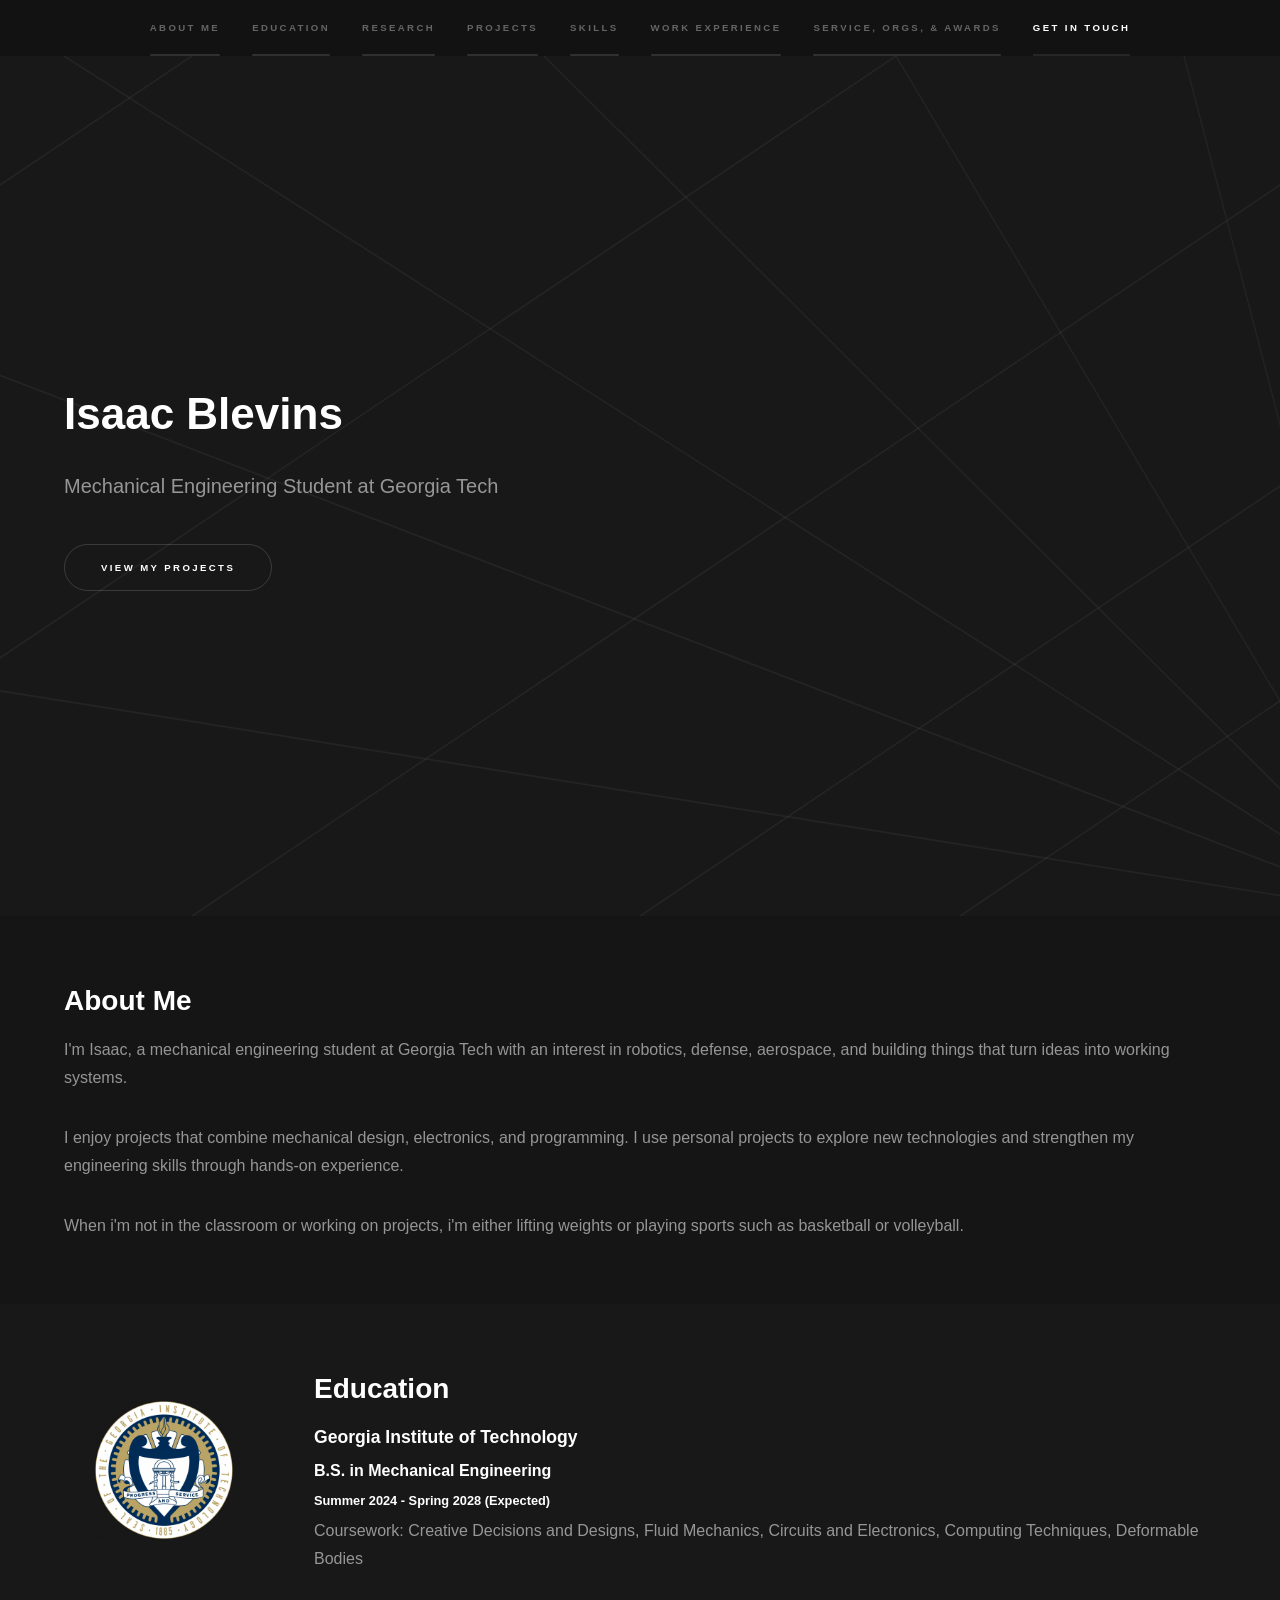
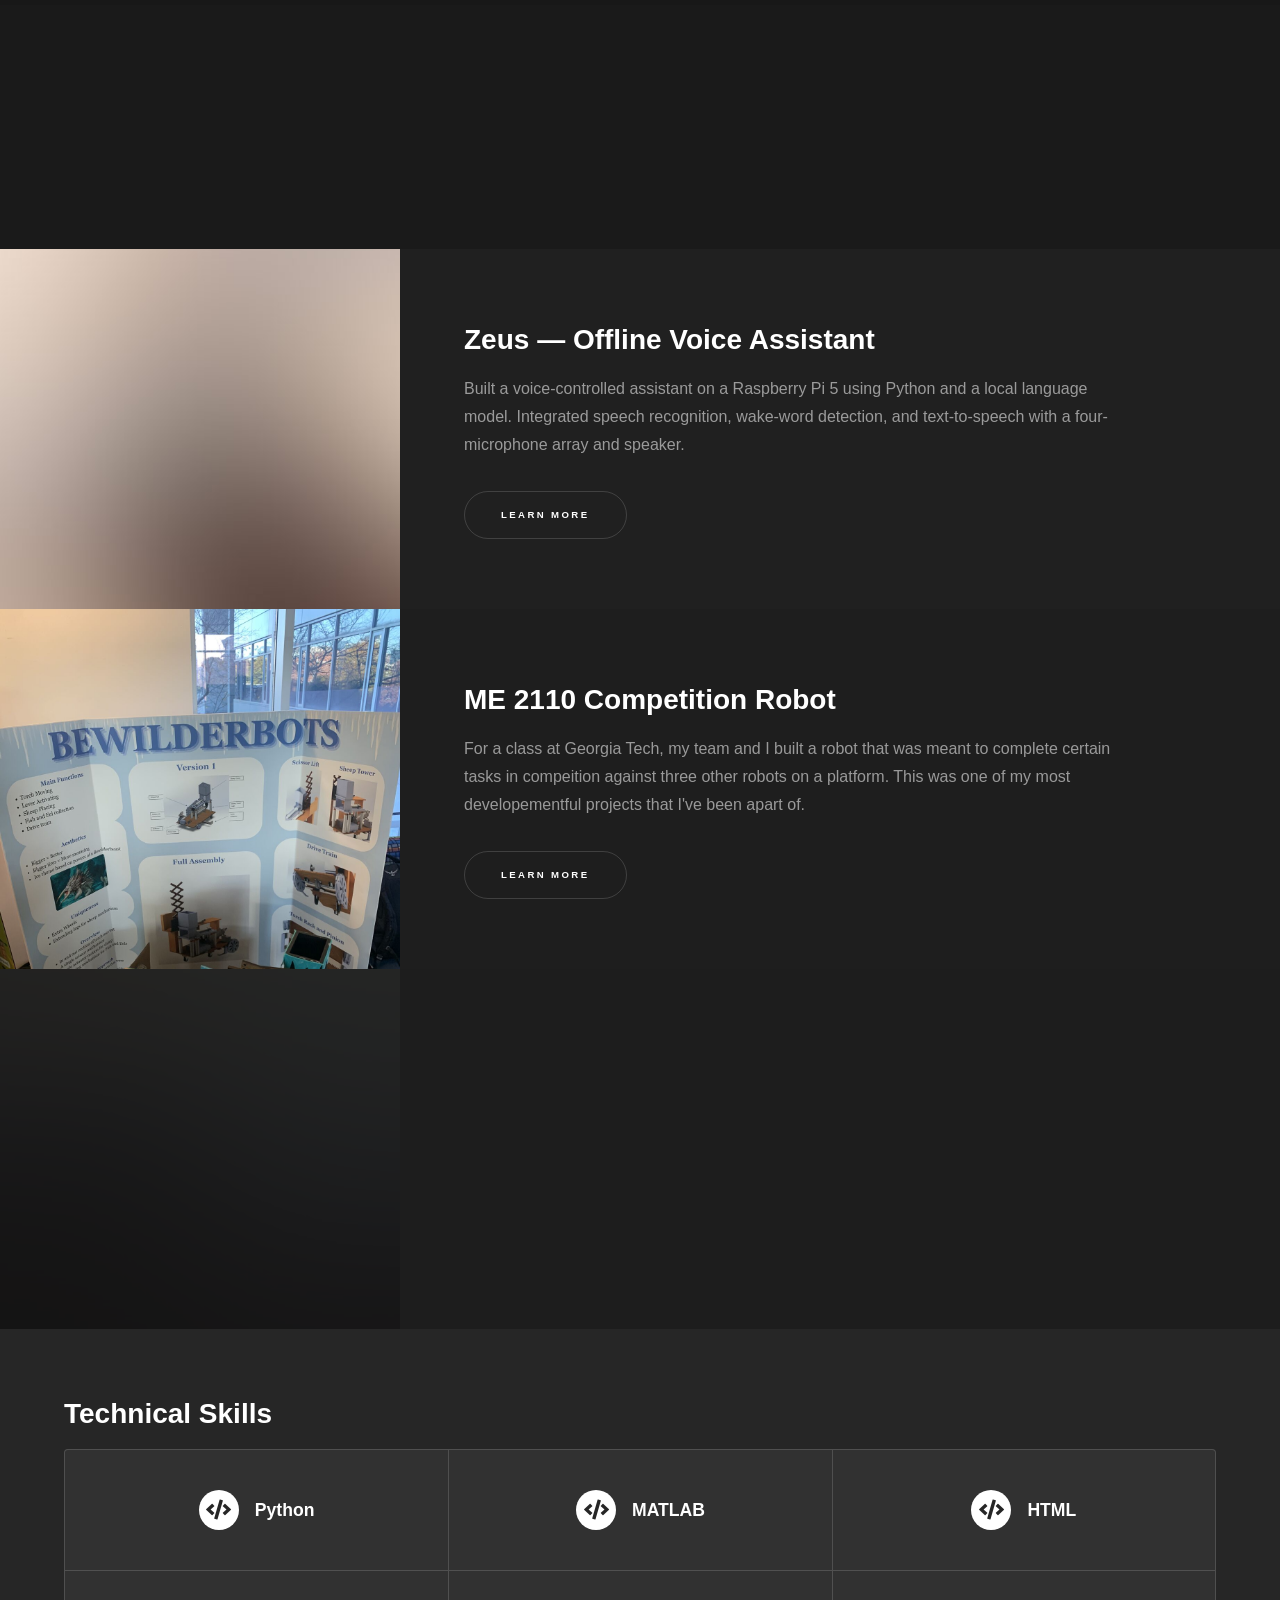
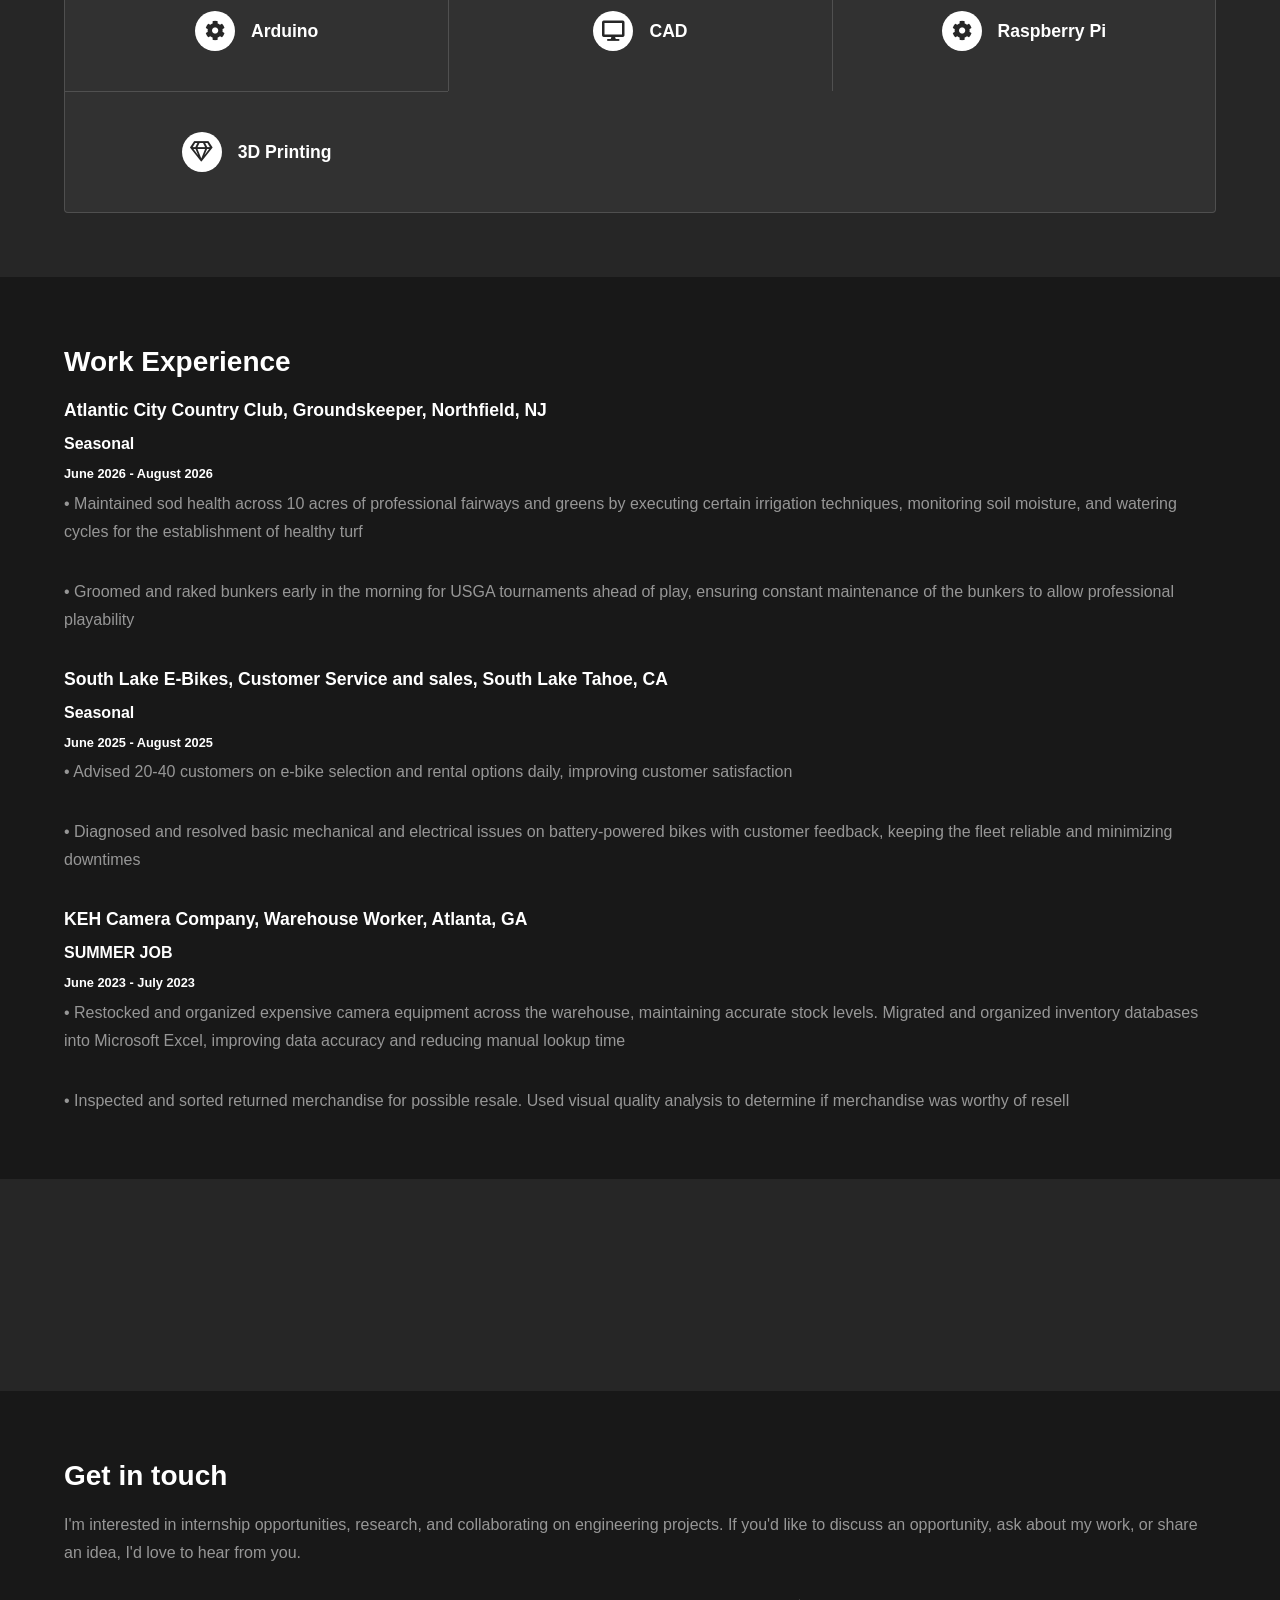
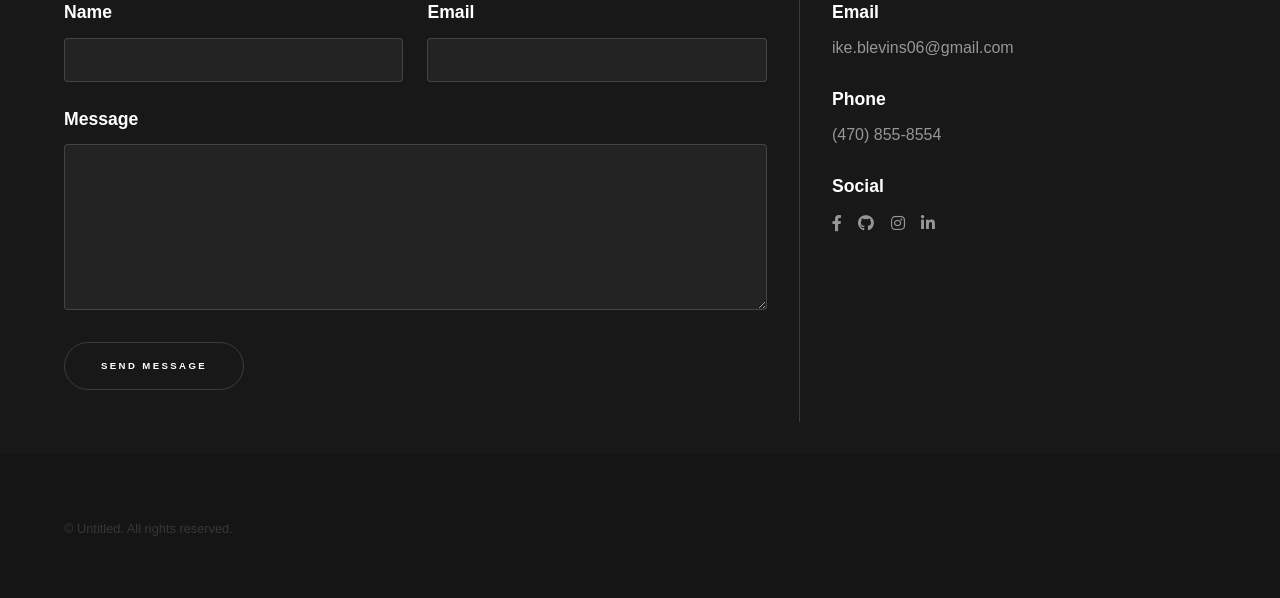
==== commit 48b8886a: "sihdbvhs939844" ====
--- a/index.html
+++ b/index.html
@@ -98,8 +98,8 @@
 					<section id="research" class="wrapper style2 fade-up">
 						<div class="inner">
 							<h2>Research</h2>
-							<p>Vertical Interated Projects - SonarNAv Robotics</p>
-							<h4>Starting Spring 2027</h4>
+							<h4>Vertical Interated Projects - SonarNAv Robotics</h4>
+							<p>Starting Spring 2027</p>
 						</div>
 					</section>
 				<!-- One -->
@@ -127,7 +127,7 @@
 								<div class="inner">
 									<h2>ME 2110 Competition Robot</h2>
 									<p>
-									Project 2 Stuff
+									For a class at Georgia Tech, my team and I built a robot that was meant to complete certain tasks in compeition against three other robots on a platform. This was one of my most developementful projects that I've been apart of.
 									</p>
 									<ul class="actions">
 										<li><a href="project_2.html" class="button">Learn more</a></li>
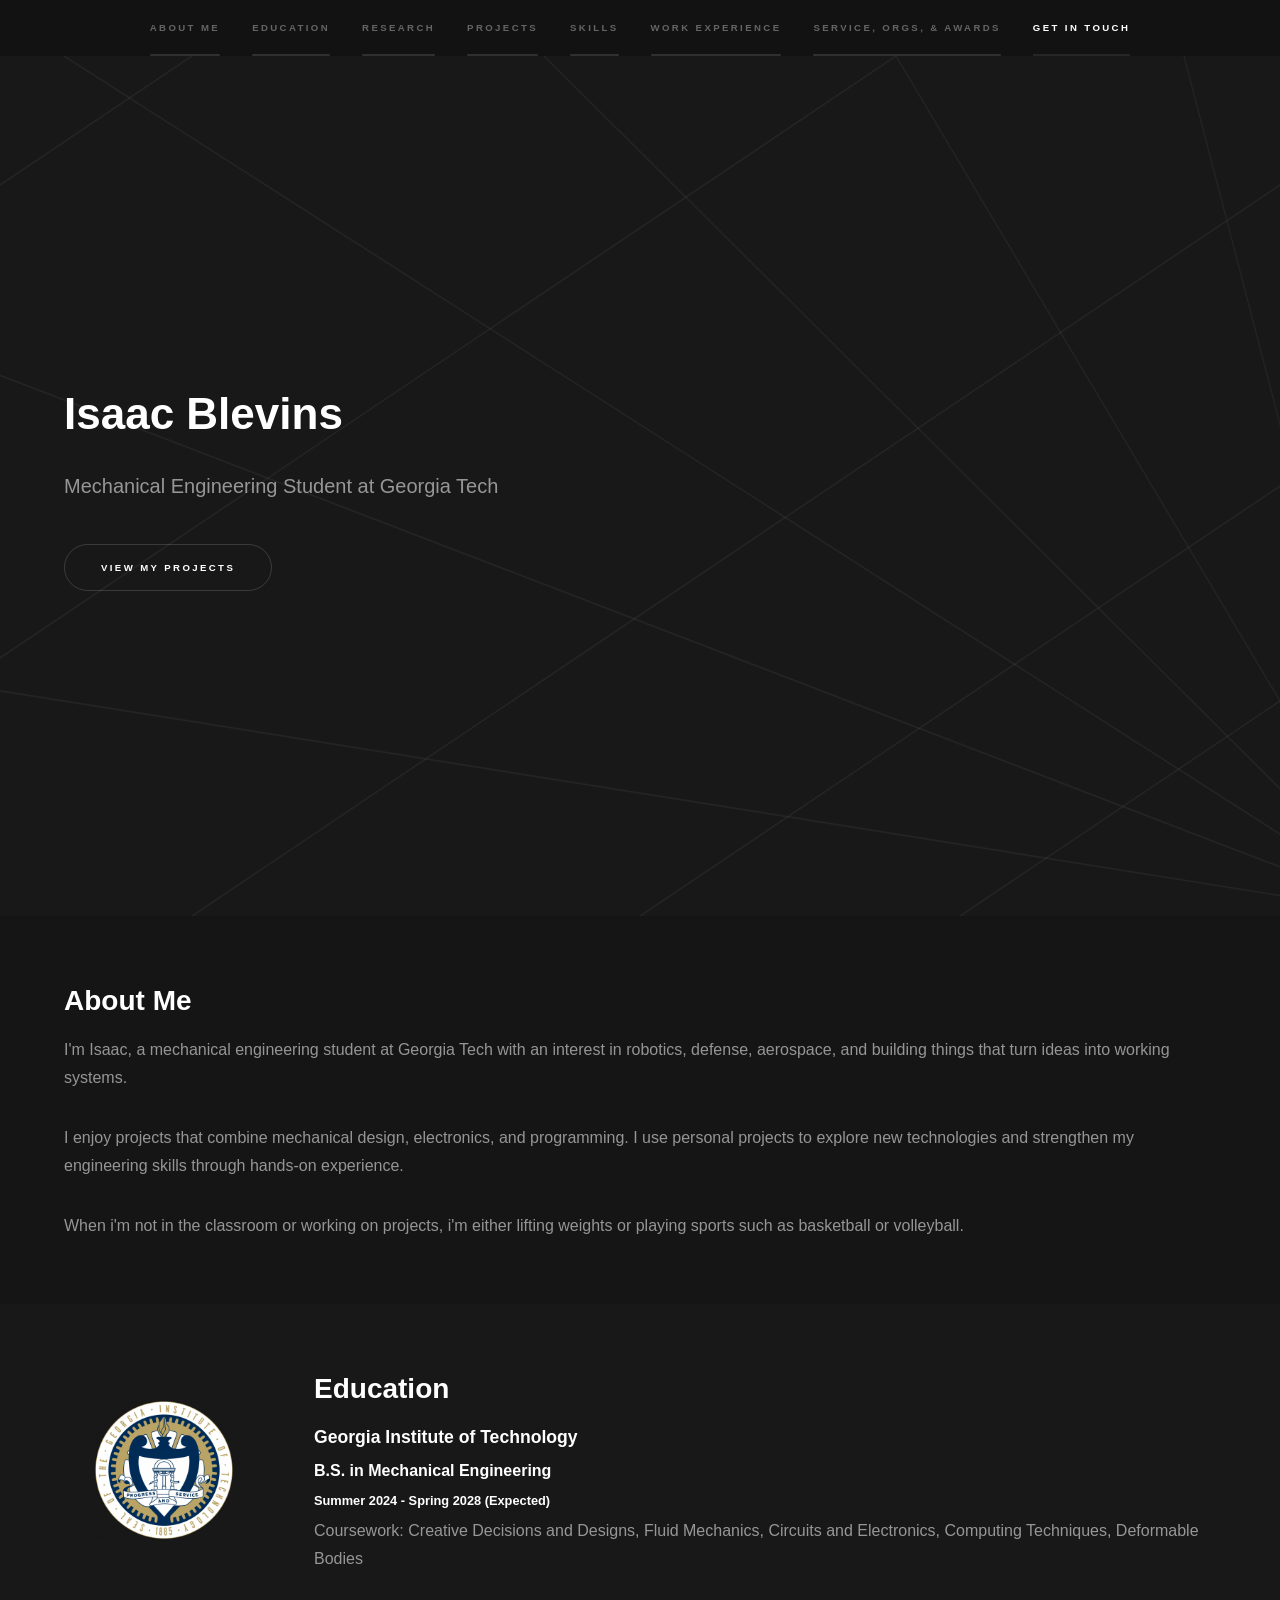
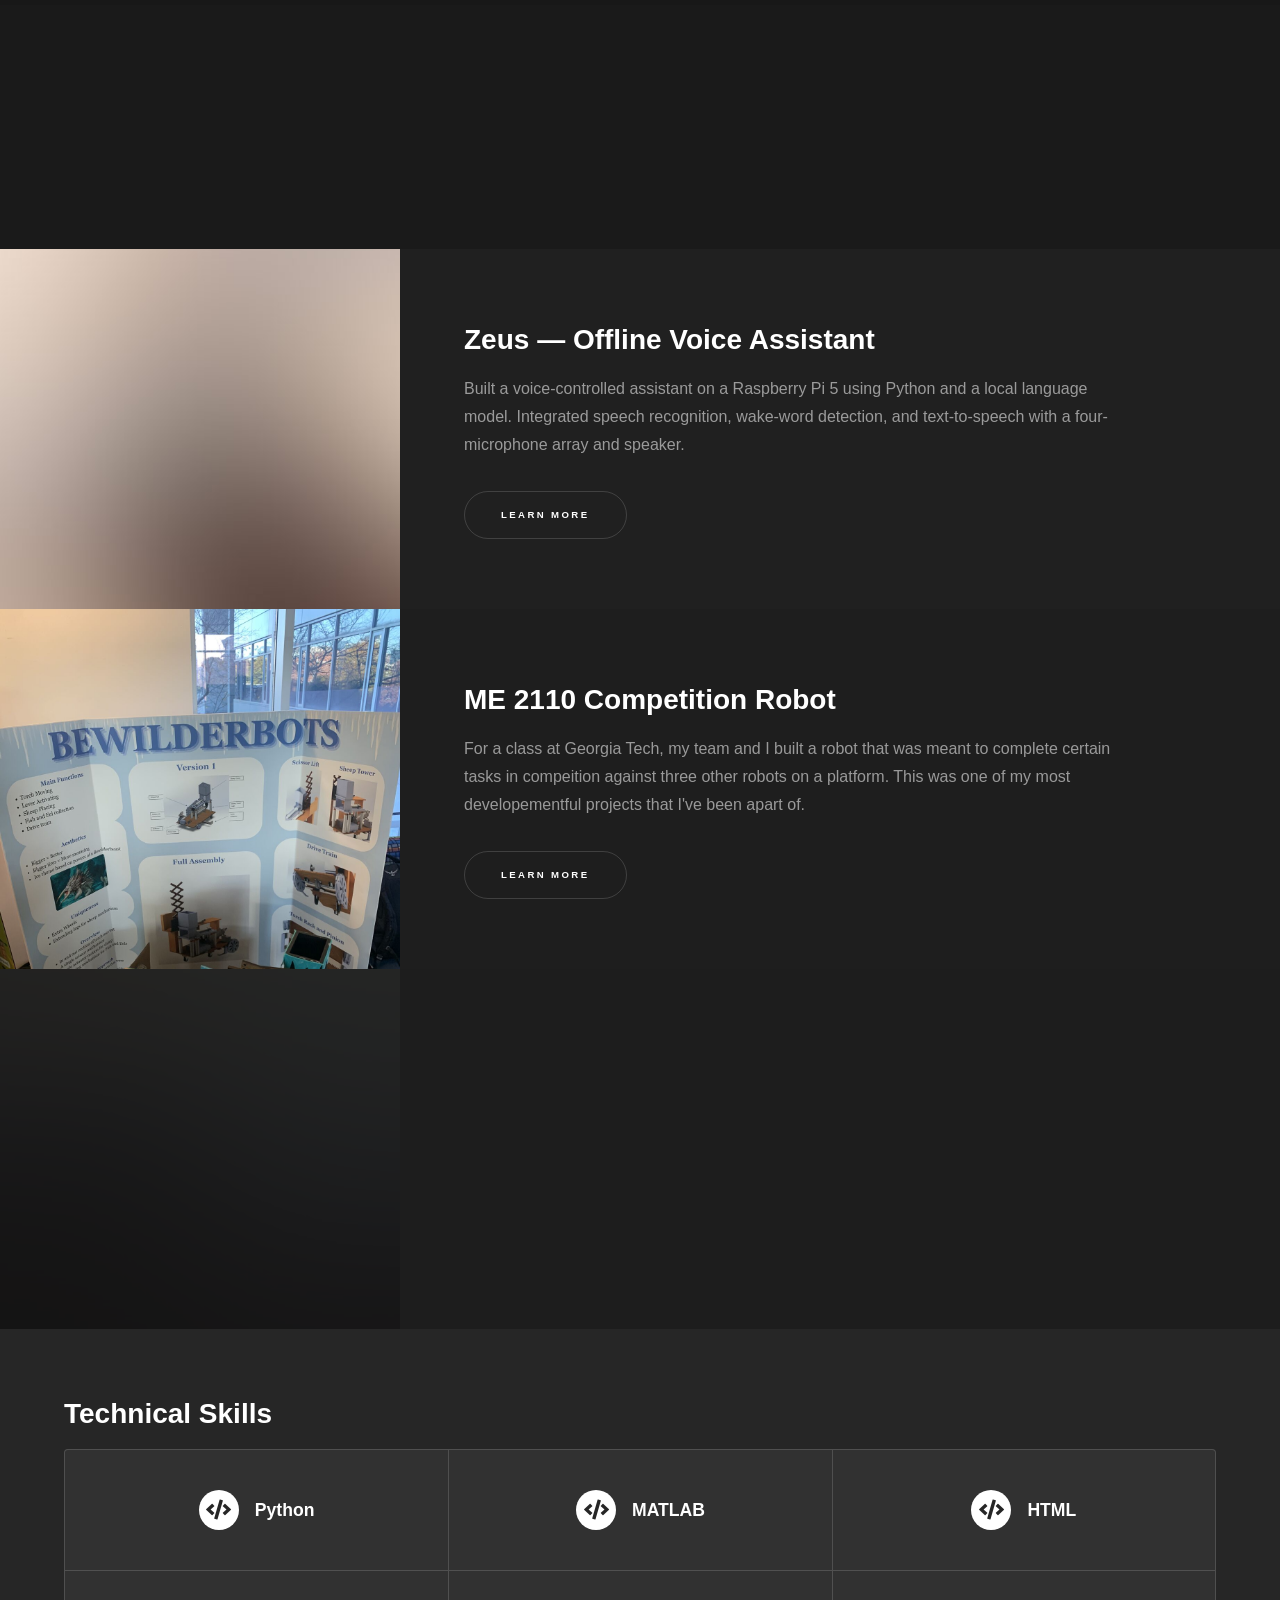
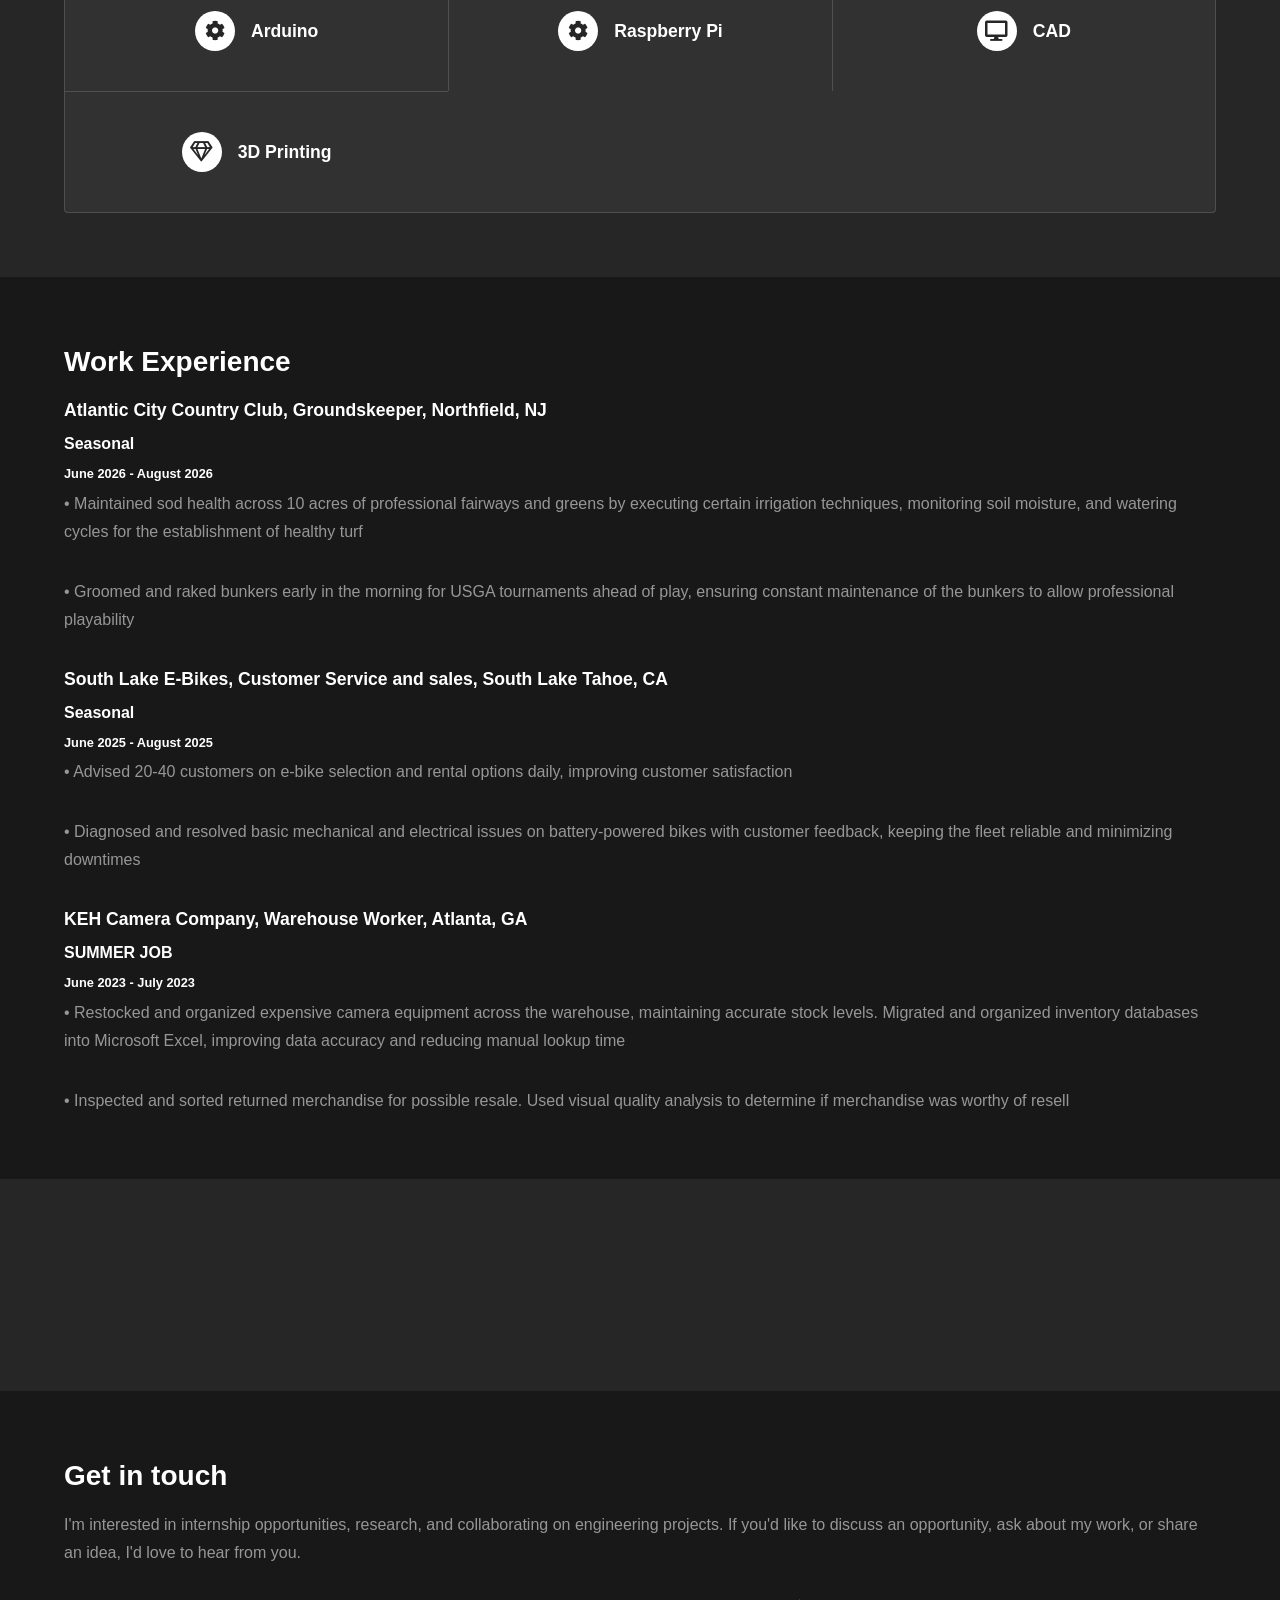
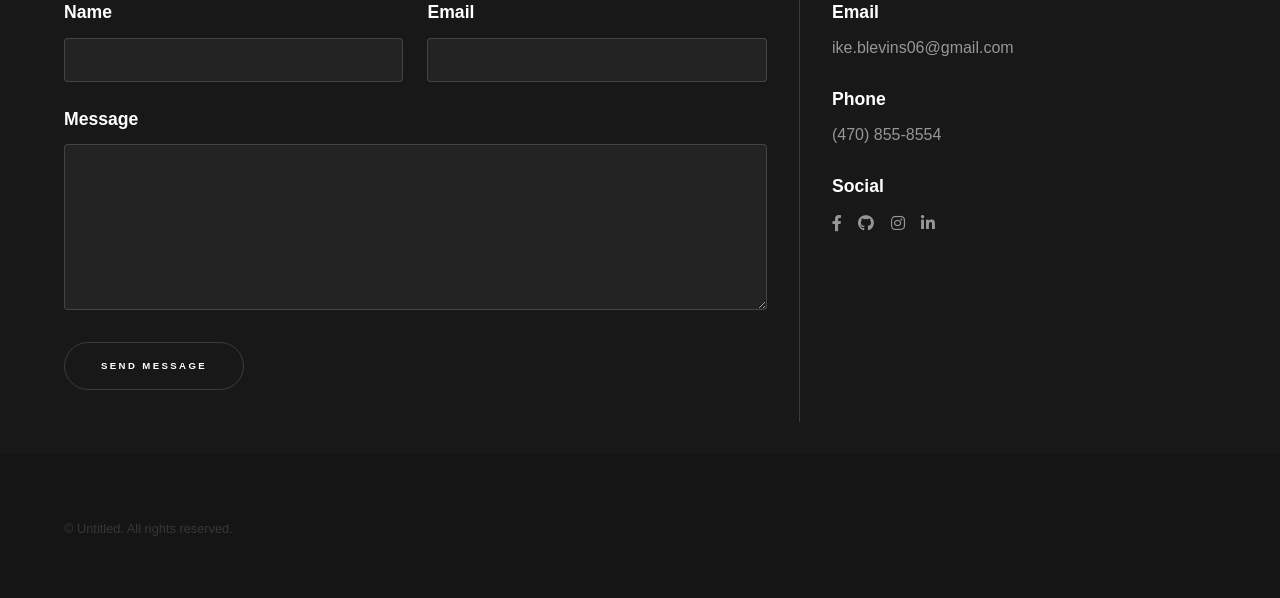
==== commit 3d96fd0d: "skillss 98375" ====
--- a/index.html
+++ b/index.html
@@ -179,12 +179,12 @@
 									<h3>Arduino</h3>
 								</section>
 								<section>
+									<span class="icon solid major fa-cog"></span>
+									<h3>Raspberry Pi</h3>
+								</section>
+								<section>
 									<span class="icon solid major fa-desktop"></span>
 									<h3>CAD</h3>
-								</section>
-								<section>
-									<span class="icon solid major fa-cog"></span>
-									<h3>Raspberry Pi</h3>
 								</section>
 						<!--		<section>
 									<span class="icon solid major fa-link"></span>
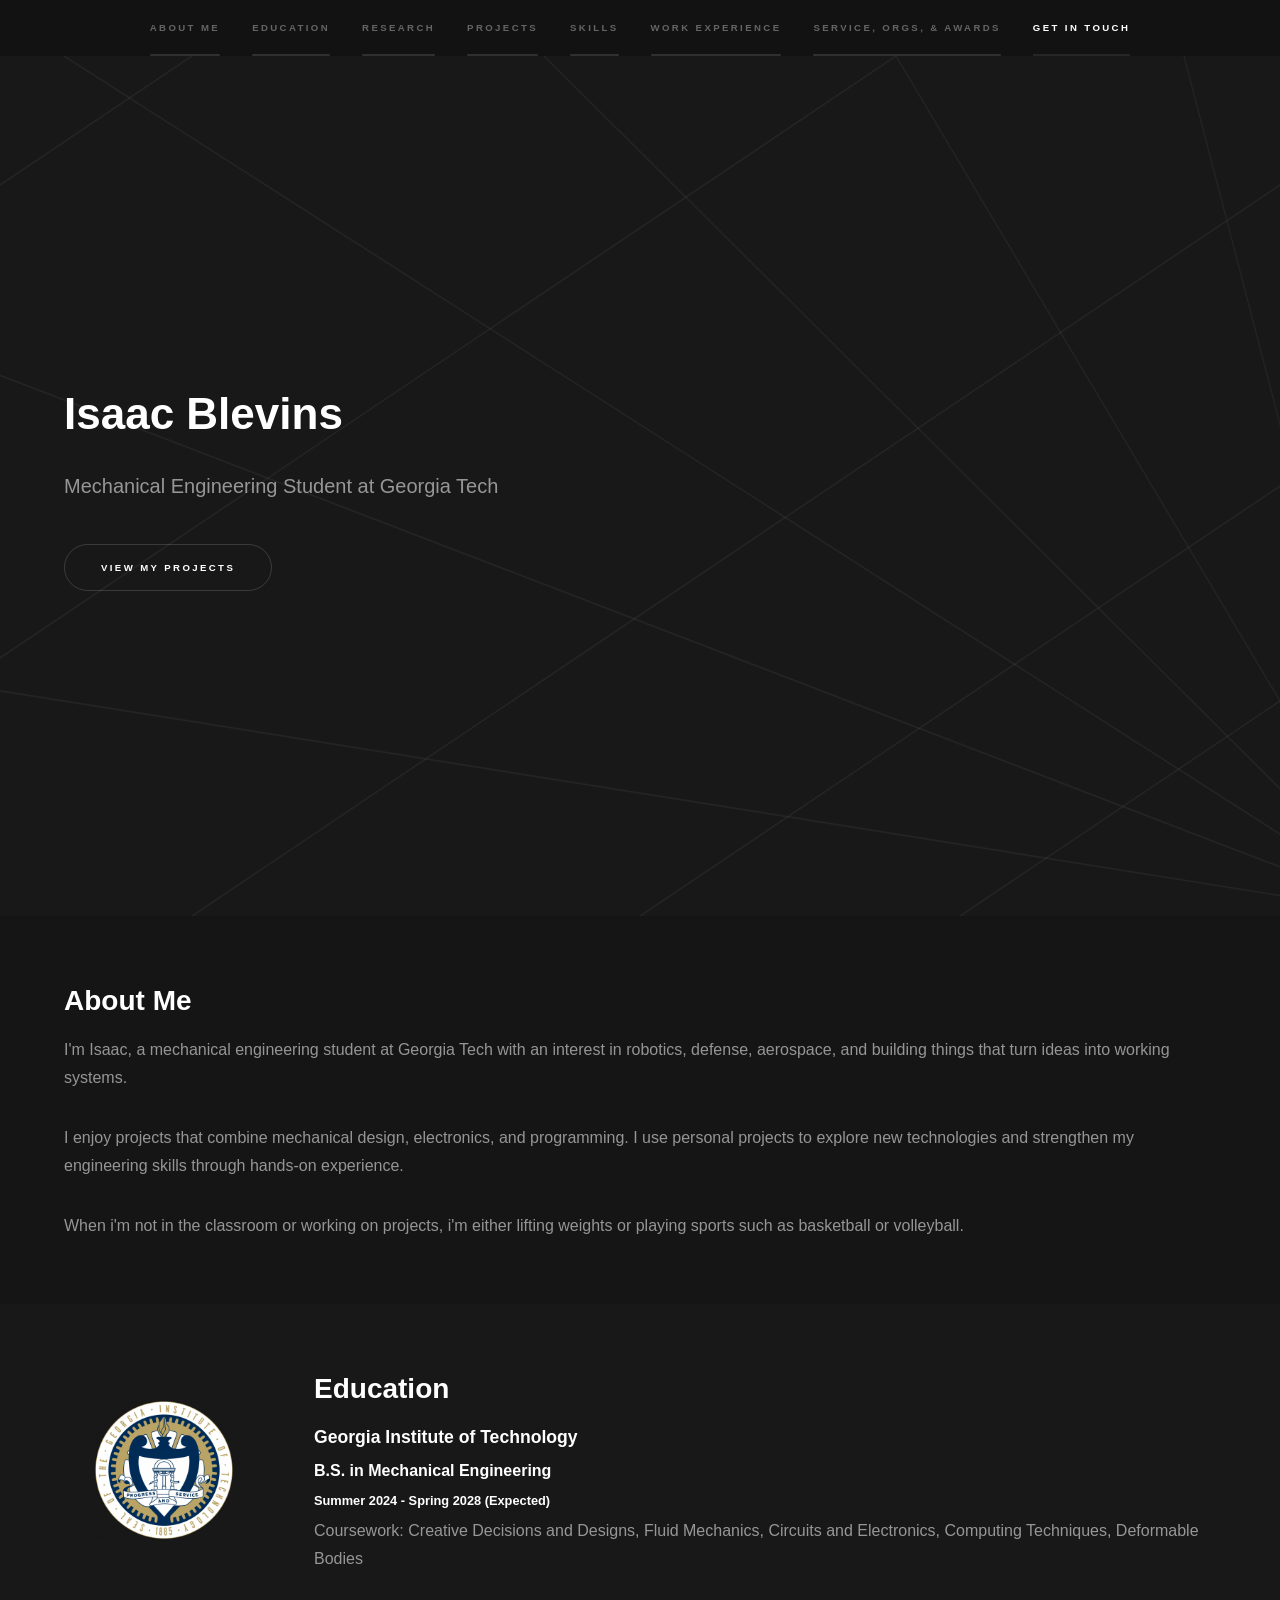
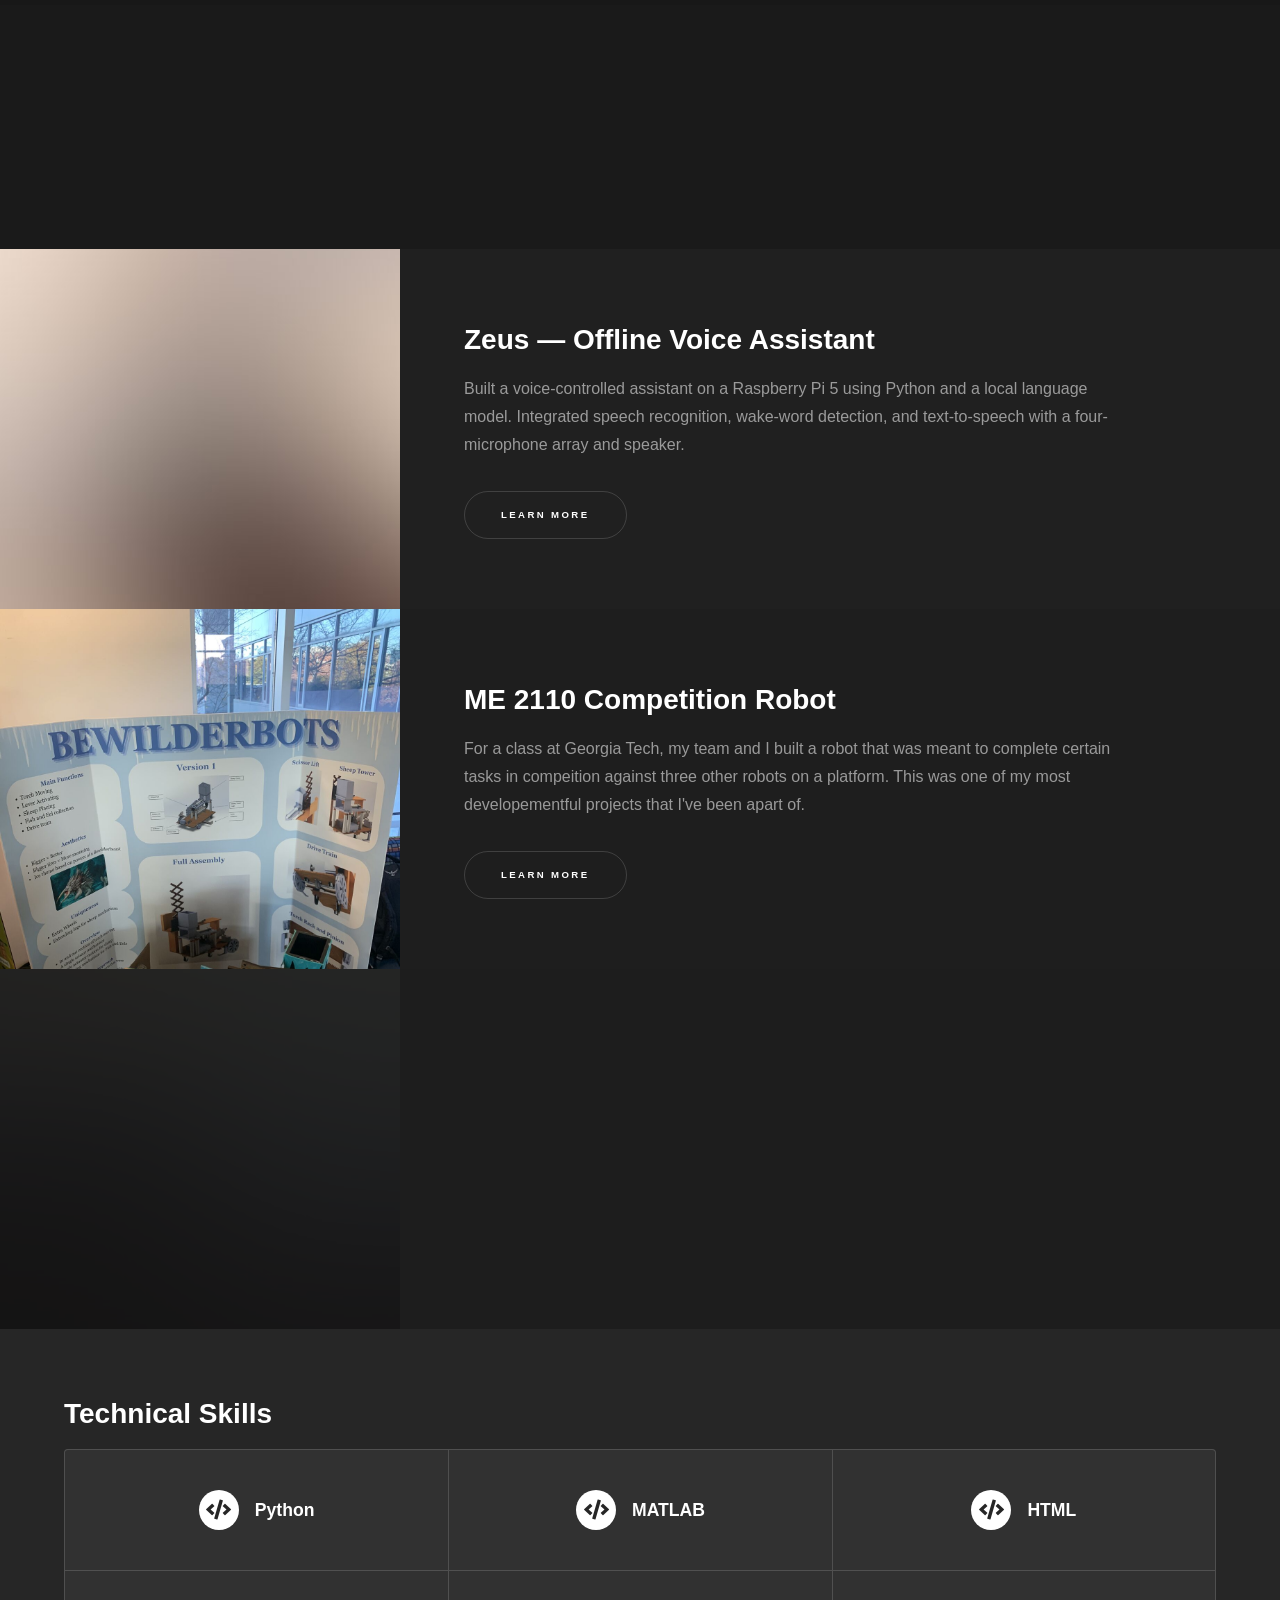
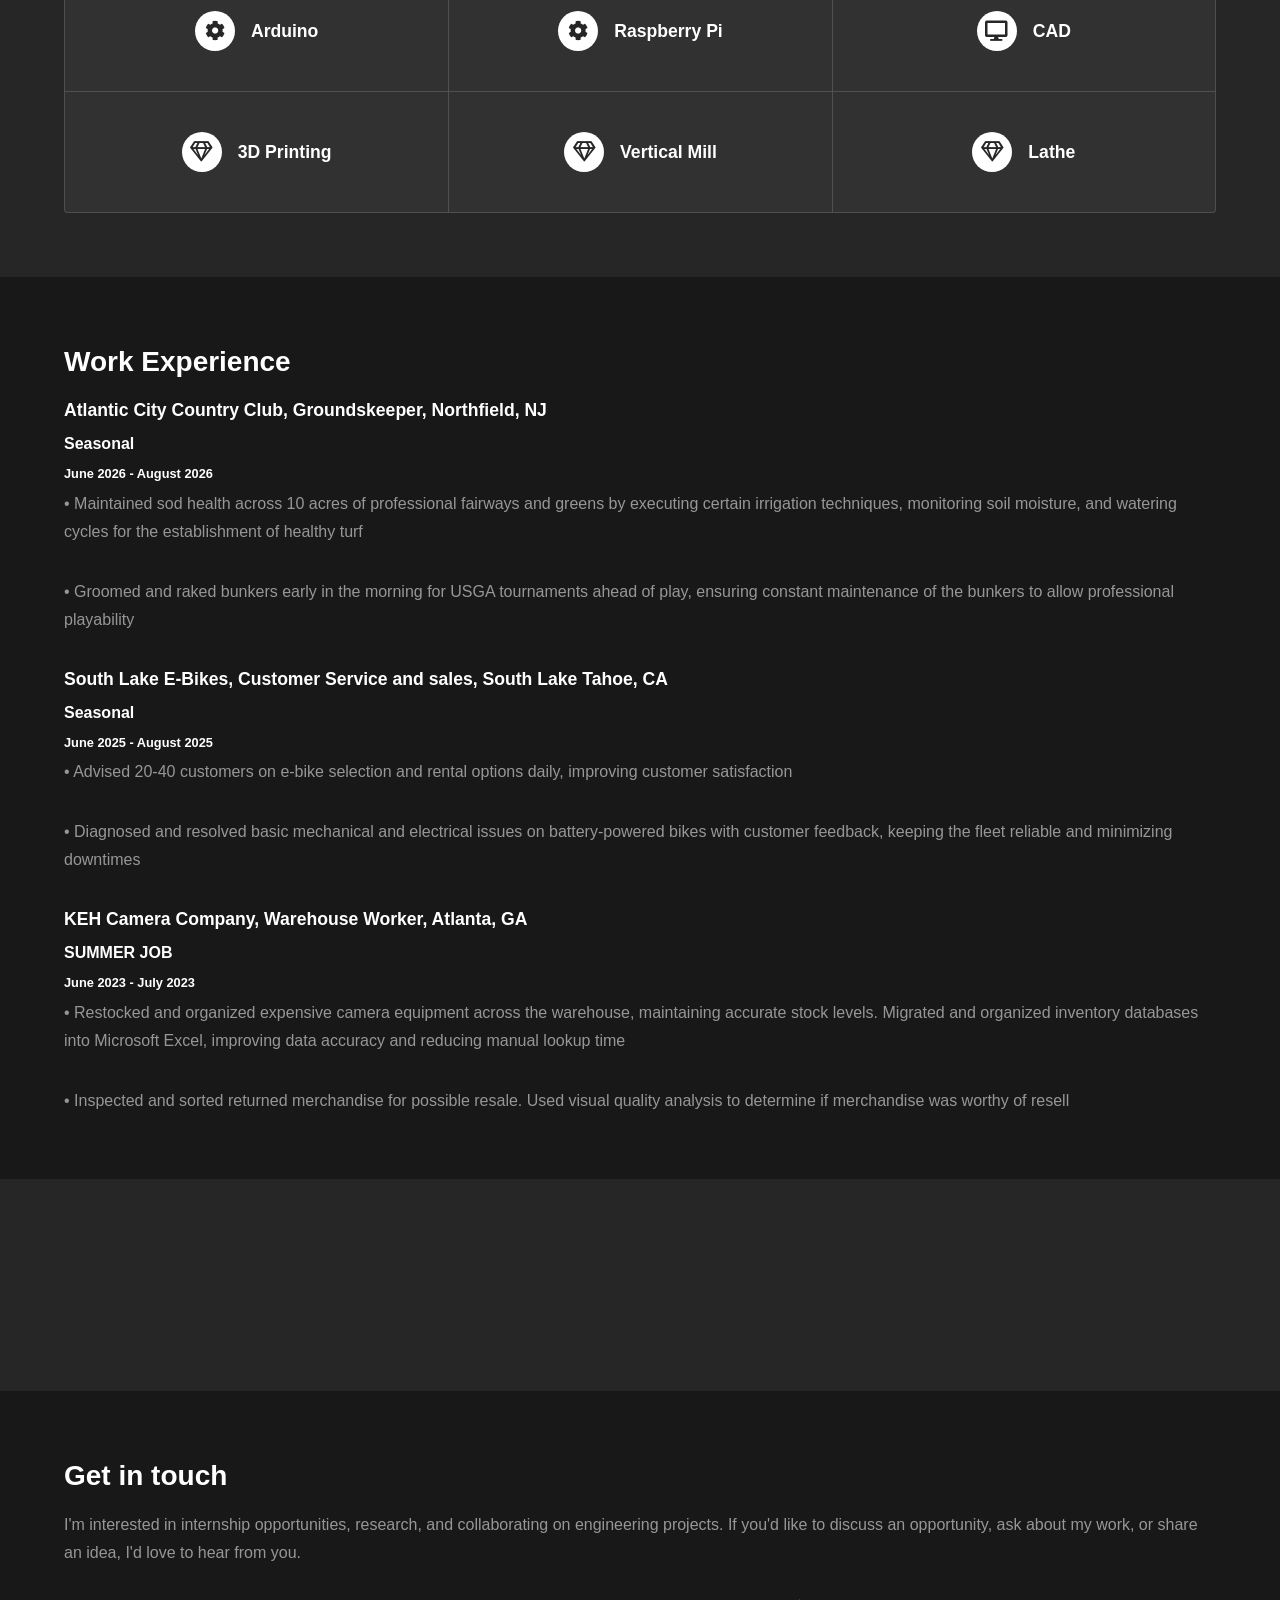
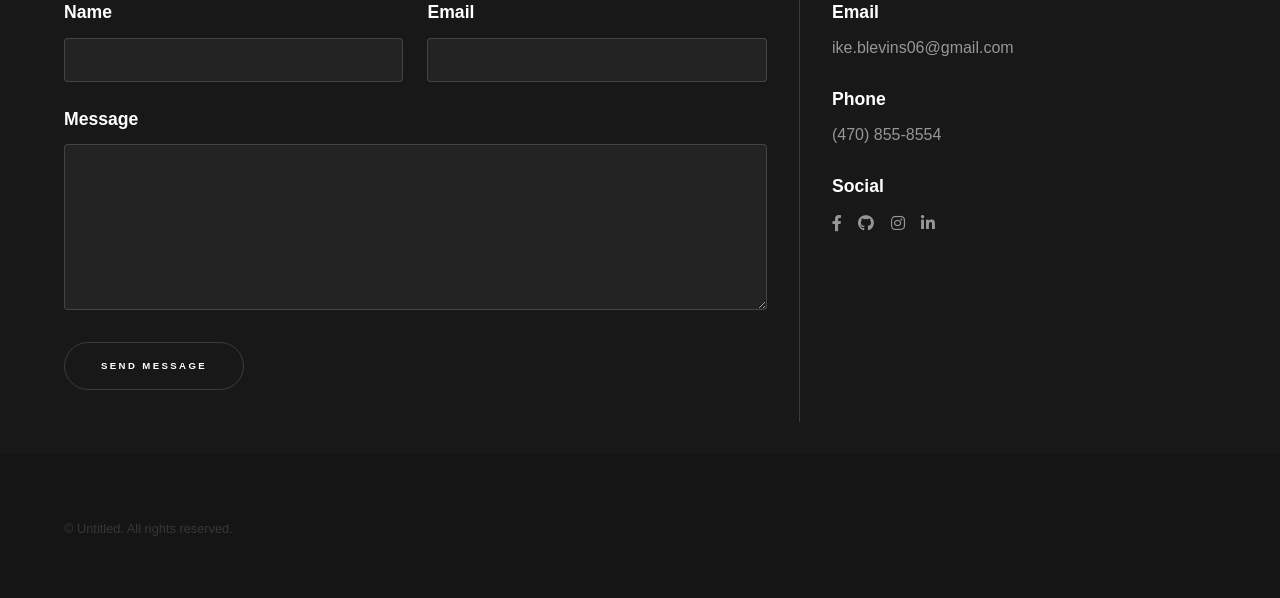
==== commit b34bd0e8: "lathe stuff 083487350" ====
--- a/index.html
+++ b/index.html
@@ -161,7 +161,7 @@
 									<h3>Python</h3>
 									<p>Phasellus convallis elit id ullam corper amet et pulvinar. Duis aliquam turpis mauris, sed ultricies erat dapibus.</p>
 								</section>
-					<!--			<section>
+						<!--	<section>
 									<span class="icon solid major fa-lock"></span>
 									<h3>Aliquam sed nullam</h3>
 									<p>Phasellus convallis elit id ullam corper amet et pulvinar. Duis aliquam turpis mauris, sed ultricies erat dapibus.</p>
@@ -193,6 +193,14 @@
 								<section>
 									<span class="icon major fa-gem"></span>
 									<h3>3D Printing</h3>
+								</section>
+								<section>
+									<span class="icon major fa-gem"></span>
+									<h3>Vertical Mill</h3>
+								</section>
+								<section>
+									<span class="icon major fa-gem"></span>
+									<h3>Lathe</h3>
 								</section>
 							</div>
 						</div>
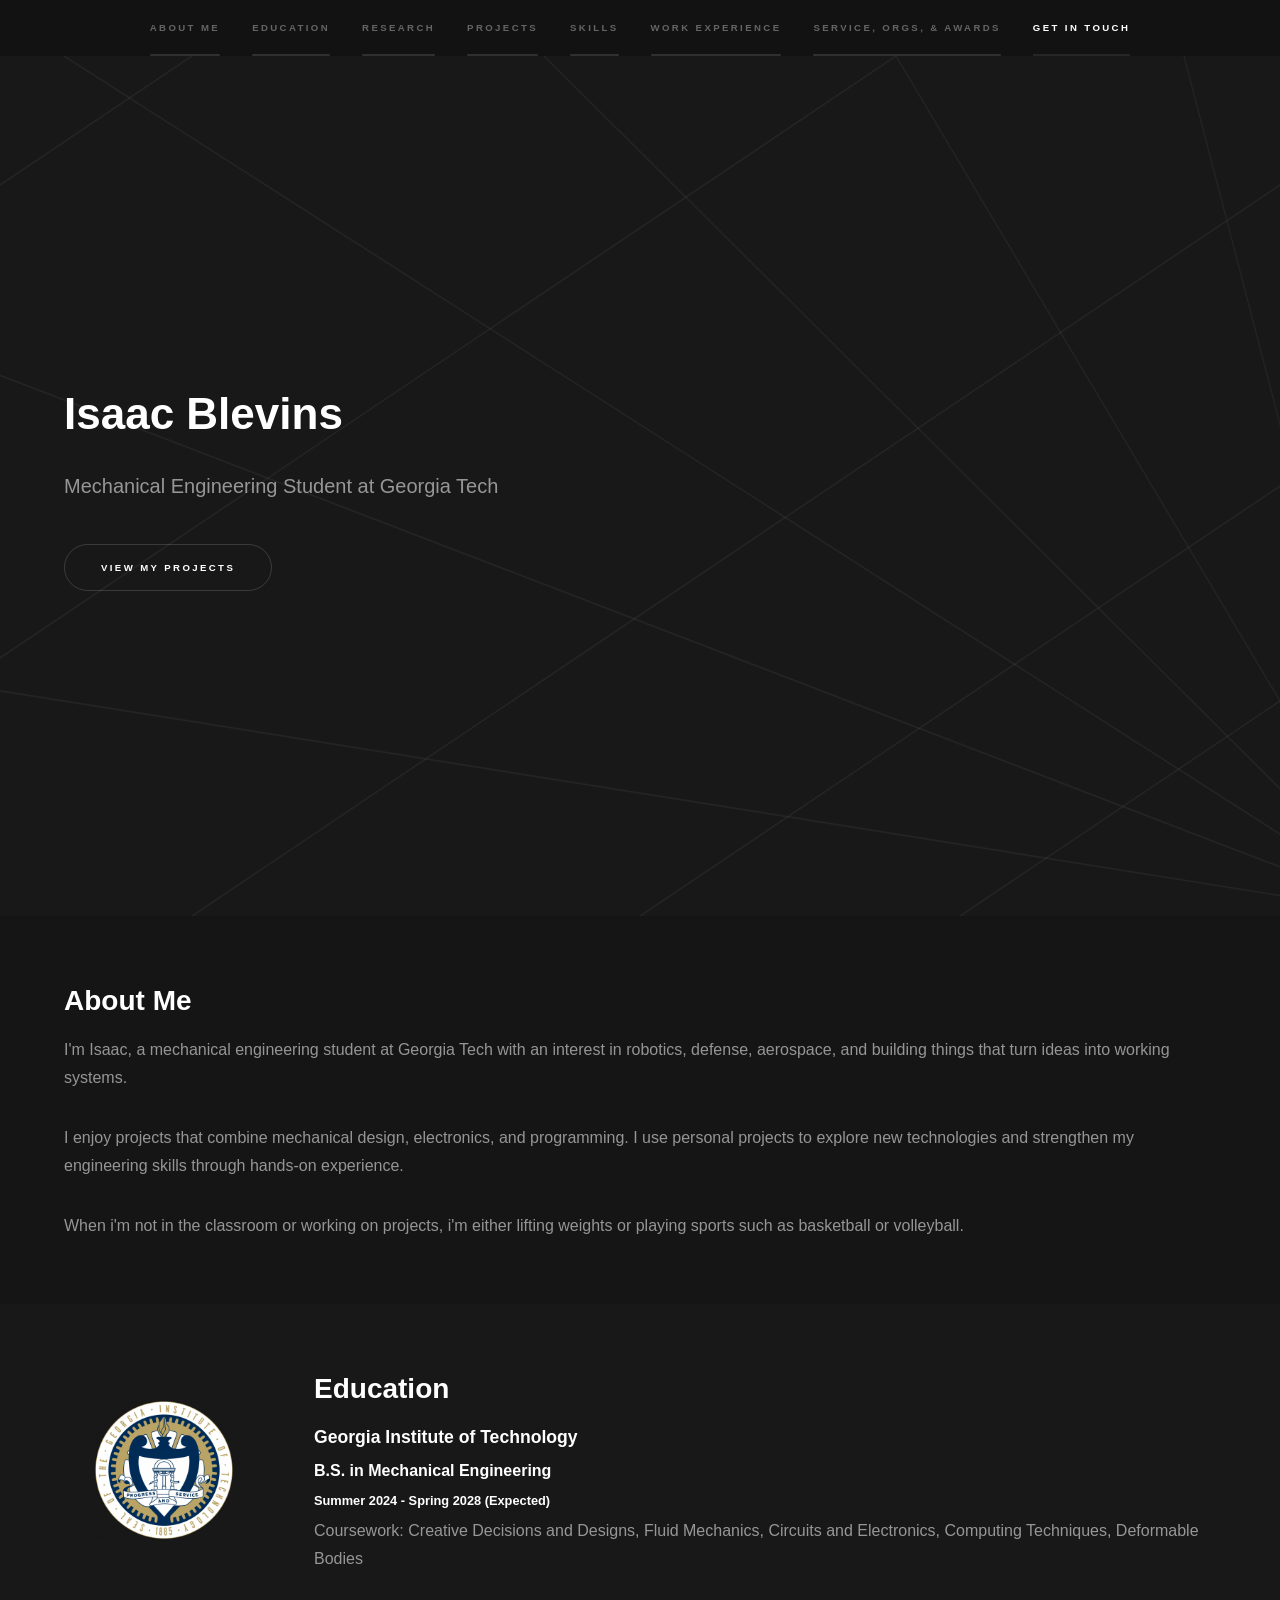
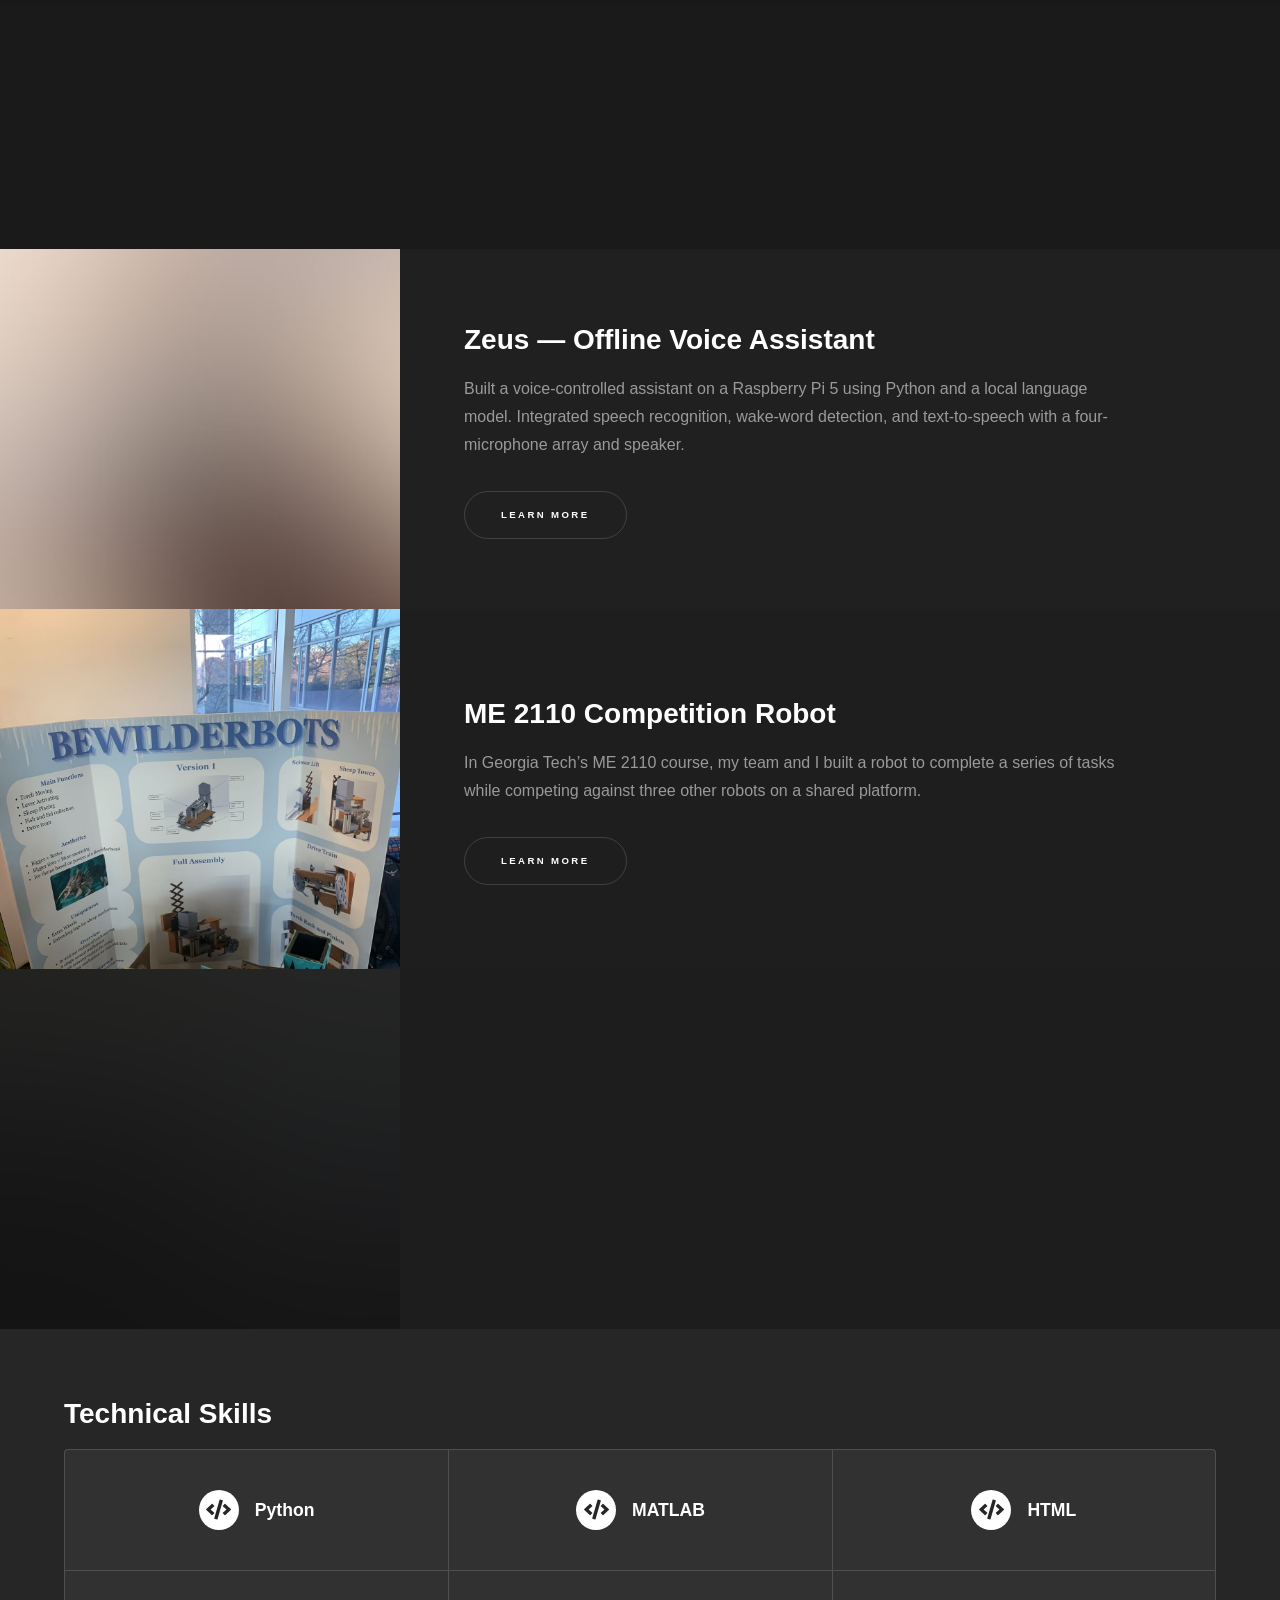
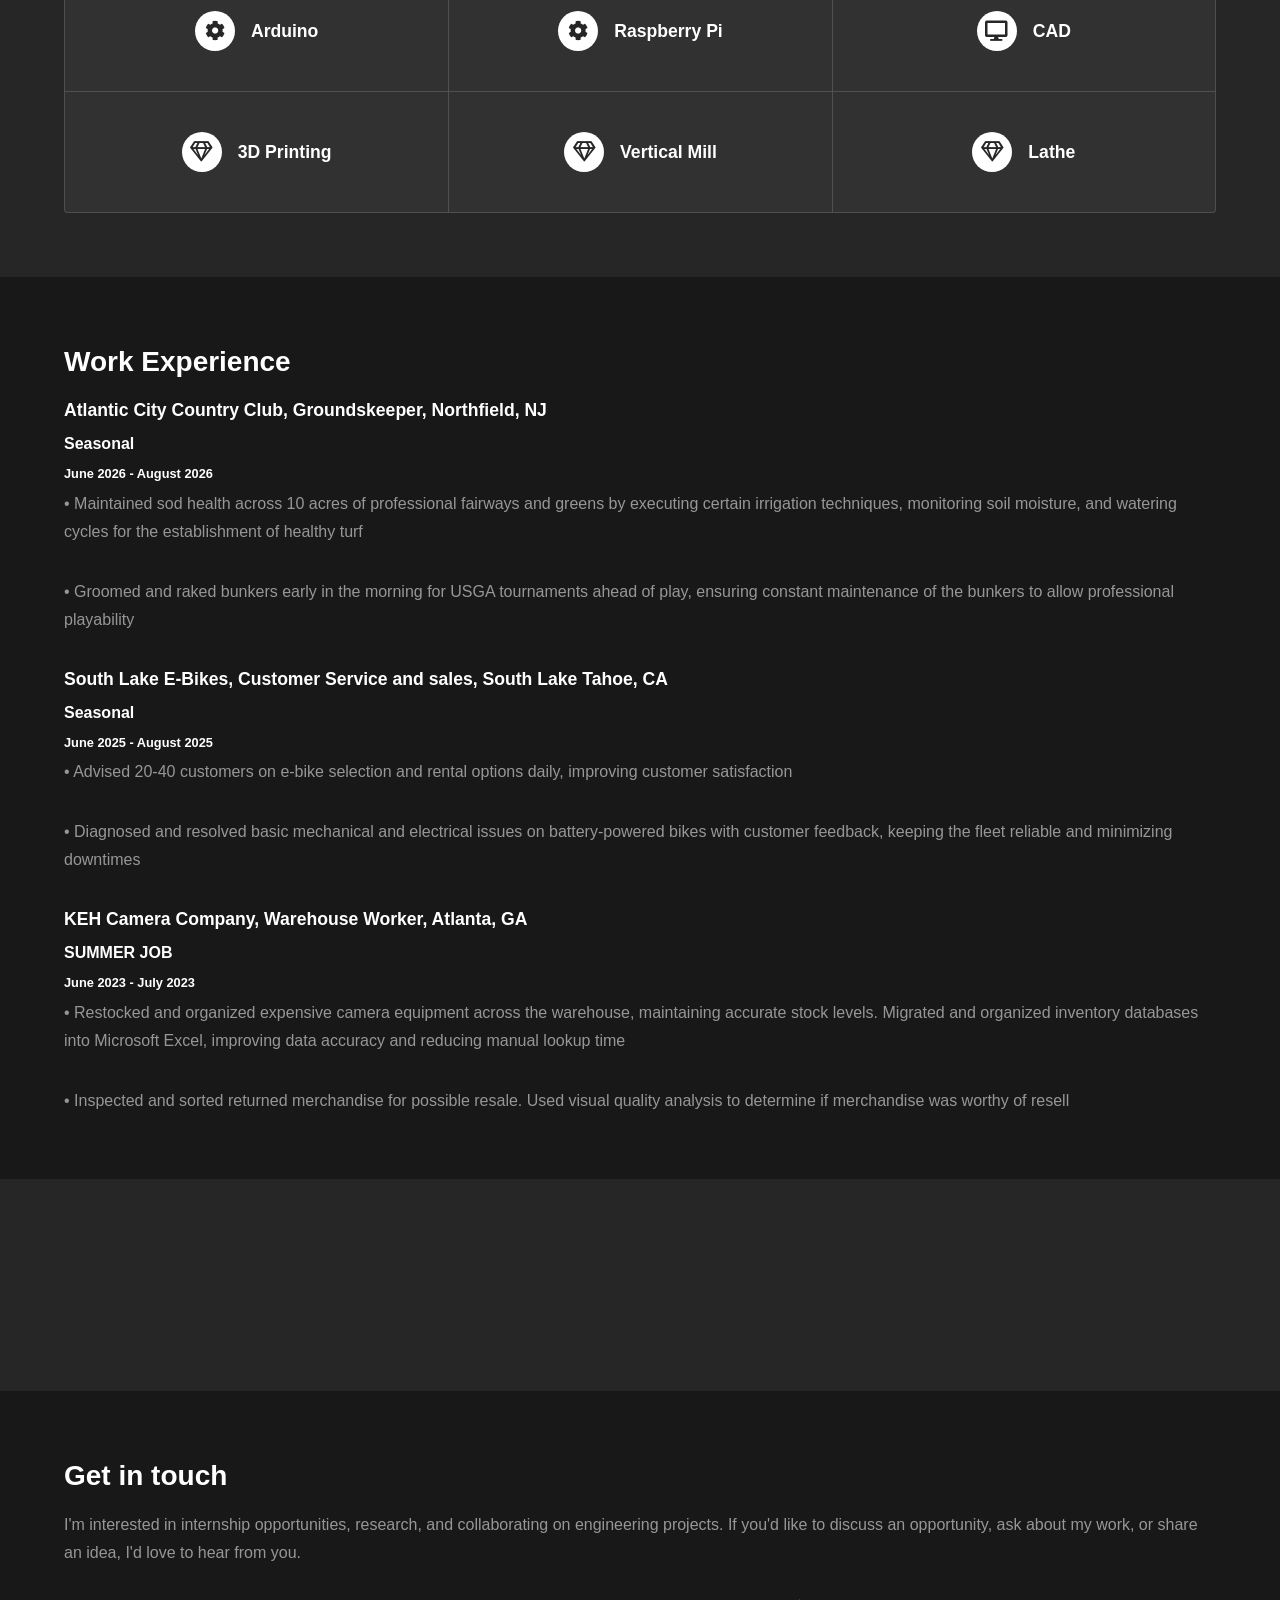
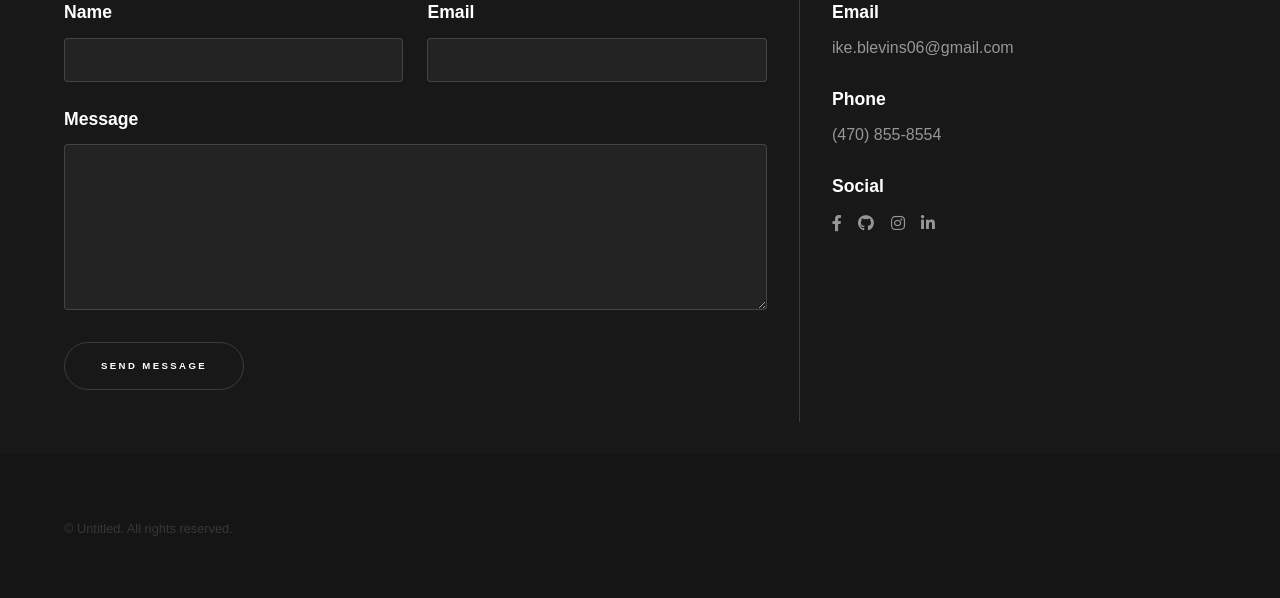
==== commit fb6e4e36: "me 2110 983443" ====
--- a/index.html
+++ b/index.html
@@ -127,7 +127,7 @@
 								<div class="inner">
 									<h2>ME 2110 Competition Robot</h2>
 									<p>
-									For a class at Georgia Tech, my team and I built a robot that was meant to complete certain tasks in compeition against three other robots on a platform. This was one of my most developementful projects that I've been apart of.
+									In Georgia Tech’s ME 2110 course, my team and I built a robot to complete a series of tasks while competing against three other robots on a shared platform.
 									</p>
 									<ul class="actions">
 										<li><a href="project_2.html" class="button">Learn more</a></li>
@@ -139,13 +139,15 @@
 							<a href="#" class="image"><img src="images/pic03.jpg" alt="" data-position="25% 25%" /></a>
 							<div class="content">
 								<div class="inner">
-									<h2>Ardiuno Sonar Rover - IN PROGRESS</h2>
+									<h2>Ardiuno Sonar Rover</h2>
 									<p>
-									Project 3 Stuff
+									IN PROGRESS
 									</p>
+									<!--
 									<ul class="actions">
 										<li><a href="project_3.html" class="button">Learn more</a></li>
 									</ul>
+									-->
 								</div>
 							</div>
 						</section>
